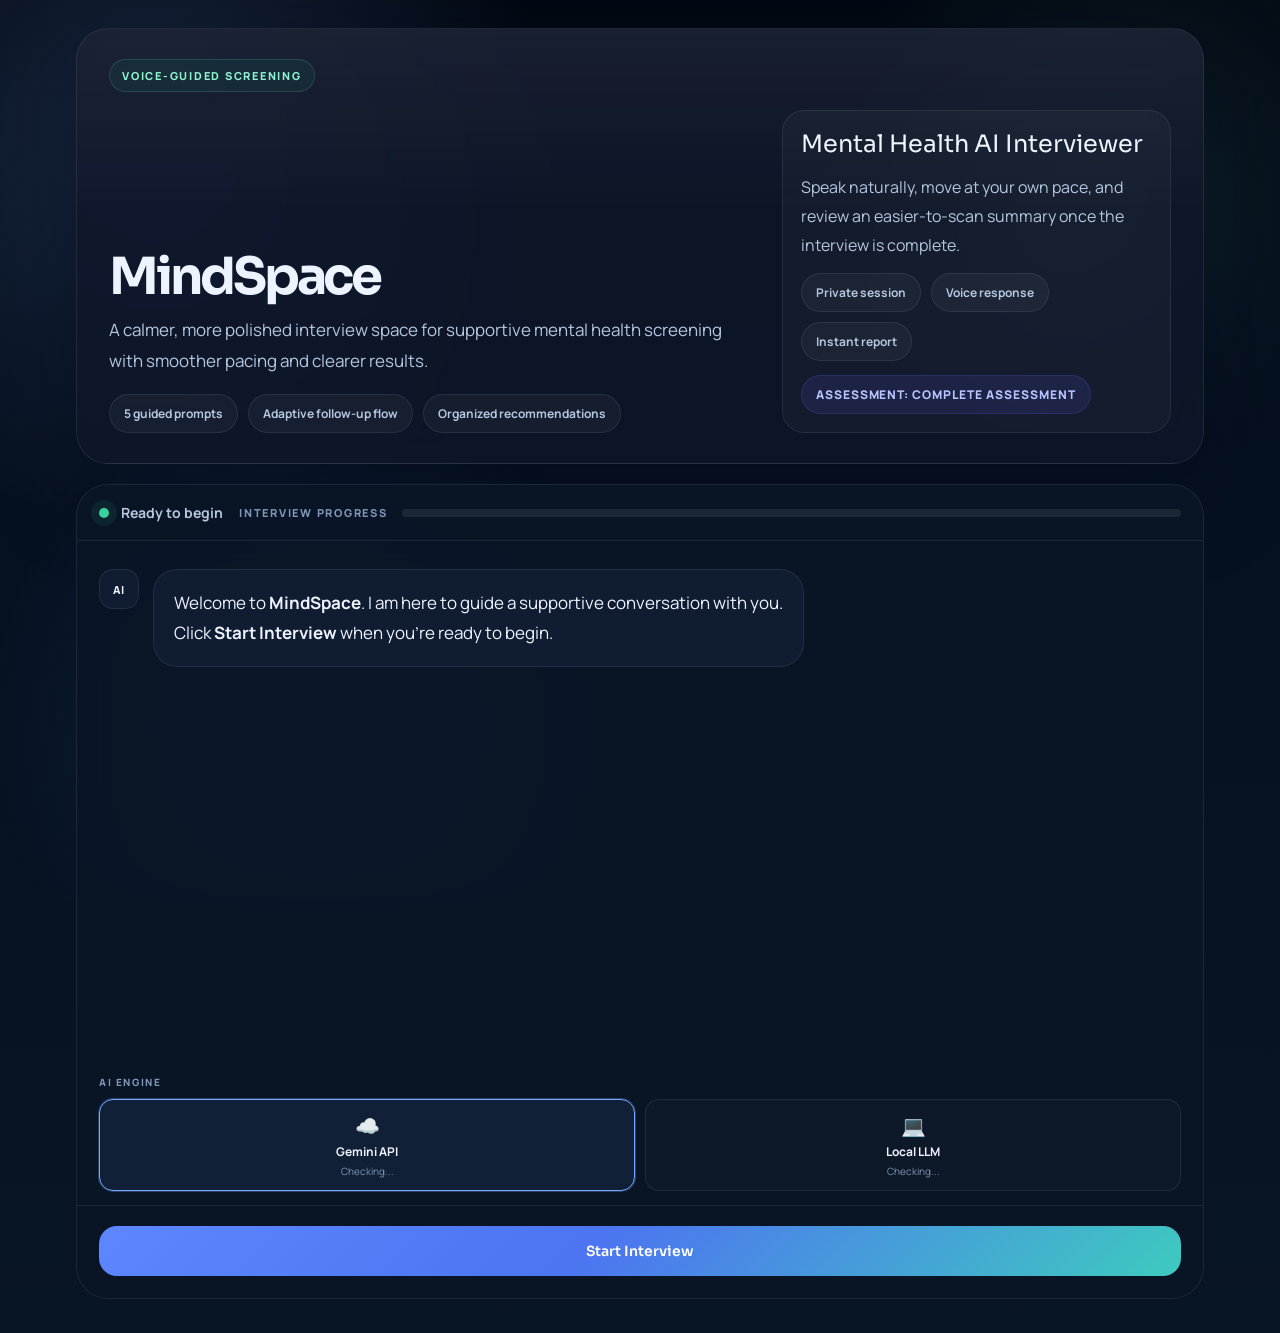
==== index.html @ 8615b703 "Initial commit" ====
﻿<!DOCTYPE html>
<html lang="en">
<head>
    <meta charset="UTF-8">
    <meta name="viewport" content="width=device-width, initial-scale=1.0">
    <title>MindSpace - Mental Health AI Interviewer</title>
    <link rel="preconnect" href="https://fonts.googleapis.com">
    <link rel="preconnect" href="https://fonts.gstatic.com" crossorigin>
    <link href="https://fonts.googleapis.com/css2?family=Manrope:wght@400;500;600;700;800&family=Sora:wght@500;600;700&display=swap" rel="stylesheet">
    <style>
        :root {
            --primary: #74a8ff;
            --primary-strong: #4d74f1;
            --accent: #68e0d5;
            --success: #37d39e;
            --warning: #f3ba64;
            --danger: #ff6f7a;
            --bg-dark: #030a14;
            --bg-card: rgba(10, 22, 38, 0.9);
            --bg-surface: rgba(17, 31, 51, 0.9);
            --bg-light: rgba(255,255,255,0.08);
            --text-primary: #edf4ff;
            --text-secondary: #b5c7df;
            --text-dim: #7f97b7;
            --line: rgba(255,255,255,0.08);
            --radius-md: 18px;
            --radius-lg: 24px;
            --radius-xl: 32px;
        }
        * { box-sizing: border-box; margin: 0; padding: 0; }
        body {
            min-height: 100vh;
            font-family: 'Manrope', sans-serif;
            color: var(--text-primary);
            background:
                radial-gradient(circle at 12% 10%, rgba(116,168,255,0.18), transparent 24%),
                radial-gradient(circle at 88% 12%, rgba(104,224,213,0.08), transparent 18%),
                linear-gradient(180deg, #020812 0%, #061120 36%, #081524 100%);
            overflow-x: hidden;
            -webkit-font-smoothing: antialiased;
        }
        .bg-animation {
            position: fixed; inset: 0; z-index: -1;
            background:
                radial-gradient(circle at 25% 80%, rgba(77,116,241,0.16), transparent 28%),
                radial-gradient(circle at 82% 25%, rgba(104,224,213,0.08), transparent 18%);
        }
        .page-shell { max-width: 1160px; margin: 0 auto; padding: 28px 16px 34px; }
        .app-header, .chat-header, .chat-container, .controls, .loading-bar, .transcription-box, .results-card, .modal {
            background: var(--bg-card);
            border: 1px solid var(--line);
            backdrop-filter: blur(22px);
        }
        .app-header {
            margin-bottom: 20px; padding: 30px 32px; border-radius: var(--radius-xl);
            background: linear-gradient(180deg, rgba(255,255,255,0.05), transparent 42%), rgba(15,23,42,0.82);
            box-shadow: 0 30px 90px rgba(1,10,22,0.42);
        }
        .hero-eyebrow, .results-kicker, .progress-label {
            font-size: 11px; font-weight: 800; letter-spacing: 0.16em; text-transform: uppercase;
        }
        .hero-eyebrow {
            display: inline-flex; padding: 8px 12px; border-radius: 999px; margin-bottom: 18px;
            color: #8ff3cf; border: 1px solid rgba(143,243,207,0.14); background: rgba(16,185,129,0.08);
        }
        .hero-grid { display: grid; grid-template-columns: minmax(0,1.25fr) minmax(260px,.75fr); gap: 24px; align-items: end; }
        .hero-copy h1 { font-family: 'Sora', sans-serif; font-size: clamp(2.6rem,4vw,4.3rem); line-height: .96; letter-spacing: -.06em; margin-bottom: 14px; }
        .tagline, .hero-side p, .results-subtitle, .results-info, .rec-summary, .disclaimer, .modal p, .transcript-text, .processing-text, .bar-text, .status-text, .score-caption, .support-note { color: var(--text-secondary); }
        .tagline, .hero-side p, .results-subtitle, .rec-summary, .support-note { line-height: 1.8; }
        .tagline { font-size: 17px; max-width: 620px; }
        .hero-chips, .session-meta, .severity-badges { display: flex; flex-wrap: wrap; gap: 10px; }
        .hero-chips { margin-top: 18px; }
        .hero-chips span, .session-meta span, .severity-badge {
            padding: 10px 14px; border-radius: 999px; background: rgba(255,255,255,0.04); border: 1px solid var(--line); color: var(--text-secondary); font-size: 12px; font-weight: 700;
        }
        .hero-side { display: grid; gap: 14px; padding: 18px; border-radius: 22px; background: rgba(255,255,255,0.03); border: 1px solid var(--line); }
        .hero-side-title, .results-title, .rec-header h4, .modal h3 { font-family: 'Sora', sans-serif; }
        .hero-side-title { font-size: 24px; }
        .assessment-pill, .llm-badge {
            width: fit-content; padding: 10px 14px; border-radius: 999px; font-size: 12px; font-weight: 800; letter-spacing: .08em; text-transform: uppercase;
        }
        .assessment-pill { background: rgba(99,102,241,0.12); border: 1px solid rgba(99,102,241,0.18); color: #b8c5ff; }
        .chat-header { display: flex; align-items: center; justify-content: space-between; gap: 16px; padding: 18px 22px; border-radius: var(--radius-xl) var(--radius-xl) 0 0; }
        .chat-header .left { display: flex; align-items: center; gap: 12px; }
        .status-dot { width: 10px; height: 10px; border-radius: 50%; background: var(--success); box-shadow: 0 0 0 8px rgba(55,211,158,0.08); animation: dotPulse 2s ease-in-out infinite; }
        @keyframes dotPulse { 0%,100% { opacity: 1; } 50% { opacity: .55; } }
        .status-text { font-size: 14px; font-weight: 700; }
        .progress-inline { display: flex; align-items: center; flex: 1; min-width: 180px; }
        .progress-label { color: var(--text-dim); margin-right: 14px; white-space: nowrap; }
        .progress-bar { flex: 1; height: 8px; background: var(--bg-light); border-radius: 999px; overflow: hidden; }
        .progress-fill { height: 100%; width: 0; border-radius: inherit; background: linear-gradient(90deg, var(--primary), var(--accent)); transition: width .5s cubic-bezier(.16,1,.3,1); }
        .chat-container { min-height: 520px; max-height: 560px; overflow-y: auto; padding: 28px 22px 10px; border-top: none; border-bottom: none; }
        .chat-container::-webkit-scrollbar { width: 7px; }
        .chat-container::-webkit-scrollbar-thumb { background: rgba(255,255,255,.12); border-radius: 999px; }
        .message { display: flex; gap: 14px; margin-bottom: 18px; animation: msgIn .35s ease; }
        .message.user { flex-direction: row-reverse; }
        @keyframes msgIn { from { opacity: 0; transform: translateY(6px); } to { opacity: 1; transform: translateY(0); } }
        .avatar { width: 40px; height: 40px; border-radius: 14px; display: flex; align-items: center; justify-content: center; font-size: 11px; font-weight: 800; letter-spacing: .08em; text-transform: uppercase; flex-shrink: 0; background: var(--bg-surface); border: 1px solid var(--line); }
        .message-bubble, .typing-indicator, .processing-bubble { border-radius: 24px; border: 1px solid var(--line); }
        .message-bubble { max-width: 80%; padding: 18px 20px; font-size: 17px; line-height: 1.75; }
        .message.ai .message-bubble { background: var(--bg-surface); }
        .message.user .message-bubble { background: linear-gradient(135deg, var(--primary-strong), #5e86ff); color: white; }
        .typing-indicator, .processing-bubble { display: flex; align-items: center; gap: 10px; padding: 16px 18px; background: var(--bg-surface); }
        .typing-indicator span { width: 6px; height: 6px; border-radius: 50%; background: var(--text-dim); animation: typingDot 1.2s ease-in-out infinite; }
        .typing-indicator span:nth-child(2) { animation-delay: .2s; } .typing-indicator span:nth-child(3) { animation-delay: .4s; }
        @keyframes typingDot { 0%,60%,100% { transform: translateY(0); opacity: .35; } 30% { transform: translateY(-5px); opacity: 1; } }
        .loading-bar, .transcription-box { display: none; align-items: center; gap: 10px; padding: 12px 22px; border-top: none; border-bottom: none; }
        .loading-bar.active, .transcription-box.active { display: flex; }
        .bar-track { flex: 1; height: 4px; background: var(--bg-light); border-radius: 999px; overflow: hidden; }
        .bar-fill { width: 35%; height: 100%; background: linear-gradient(90deg, var(--primary), var(--accent)); animation: loadSlide 1.4s ease-in-out infinite; }
        @keyframes loadSlide { 0% { transform: translateX(-100%); } 100% { transform: translateX(360%); } }
        .pulse-dot { width: 10px; height: 10px; border-radius: 50%; background: var(--danger); box-shadow: 0 0 0 8px rgba(255,111,122,.08); animation: pulseDot 1.1s ease-in-out infinite; }
        @keyframes pulseDot { 0%,100% { opacity: 1; } 50% { opacity: .35; } }
        .mini-spinner, .rl-spinner { border-radius: 50%; animation: spin .82s linear infinite; }
        .mini-spinner { width: 16px; height: 16px; border: 2px solid rgba(116,168,255,.2); border-top-color: var(--primary); flex-shrink: 0; }
        @keyframes spin { to { transform: rotate(360deg); } }
        .controls { padding: 20px 22px 22px; border-radius: 0 0 var(--radius-xl) var(--radius-xl); }
        .btn-row, .modal-btns { display: flex; gap: 12px; align-items: center; }
        .btn { flex: 1; padding: 16px 18px; border: none; border-radius: 18px; font-size: 14px; font-weight: 600; cursor: pointer; display: flex; align-items: center; justify-content: center; gap: 8px; transition: all .25s cubic-bezier(.16,1,.3,1); font-family: 'Sora', sans-serif; }
        .btn-start, .btn-new-session { background: linear-gradient(135deg, #5d86ff 0%, #4d74f1 45%, #3ecabf 100%); color: white; }
        .btn-start:hover:not(:disabled), .btn-new-session:hover { transform: translateY(-2px); box-shadow: 0 18px 40px rgba(77,116,241,.28); }
        .btn-record, .btn-cancel { background: var(--bg-surface); color: var(--text-primary); border: 1px solid var(--line); }
        .btn-record:hover:not(:disabled), .btn-cancel:hover { border-color: var(--primary); background: rgba(116,168,255,.08); }
        .btn-stop, .btn-confirm-exit { background: var(--danger); color: white; }
        .btn-stop.recording { animation: recordPulse 1.5s ease-in-out infinite; }
        @keyframes recordPulse { 0%,100% { box-shadow: 0 0 0 0 rgba(255,111,122,.36); } 50% { box-shadow: 0 0 0 12px rgba(255,111,122,0); } }
        .btn-exit { background: transparent; color: var(--text-dim); border: 1px solid var(--line); width: auto; flex: 0; }
        .btn-exit:hover { border-color: var(--danger); color: var(--danger); }
        .btn:disabled { opacity: .45; cursor: not-allowed; pointer-events: none; }
        .modal-overlay, .results-overlay { position: fixed; inset: 0; opacity: 0; visibility: hidden; transition: all .35s ease; }
        .modal-overlay { background: rgba(2,6,23,.85); backdrop-filter: blur(12px); z-index: 100; display: flex; align-items: center; justify-content: center; padding: 20px; }
        .modal-overlay.active, .results-overlay.active { opacity: 1; visibility: visible; }
        .modal { border-radius: var(--radius-lg); padding: 32px; max-width: 420px; width: 100%; text-align: center; }
        .modal h3 { font-size: 24px; margin-bottom: 10px; }
        .modal p { font-size: 14px; margin-bottom: 22px; }
        .results-overlay { background: rgba(2,6,23,.92); backdrop-filter: blur(14px); z-index: 200; display: flex; align-items: flex-start; justify-content: center; overflow-y: auto; padding: 36px 20px; }
        .results-card { border-radius: var(--radius-xl); padding: 32px; max-width: 980px; width: 100%; margin: auto; }
        .results-loading { display: none; text-align: center; padding: 60px 20px; }
        .results-loading.active { display: block; }
        .rl-spinner { width: 44px; height: 44px; border: 3px solid rgba(116,168,255,.15); border-top-color: var(--primary); margin: 0 auto 14px; }
        .results-kicker { display: inline-flex; margin-bottom: 10px; padding: 8px 12px; border-radius: 999px; color: #8ff3cf; border: 1px solid rgba(143,243,207,.14); background: rgba(16,185,129,.08); }
        .results-title { font-size: clamp(2rem,3vw,3rem); letter-spacing: -.06em; margin-bottom: 8px; }
        .results-subtitle { font-size: 15px; margin-bottom: 18px; }
        .results-info { font-size: 13px; font-weight: 700; margin-bottom: 18px; }
        .demo-warning { display: none; text-align: center; padding: 10px 12px; margin-bottom: 14px; background: rgba(243,186,100,.08); border-radius: 12px; border: 1px solid rgba(243,186,100,.16); font-size: 12px; color: var(--warning); font-weight: 700; }
        .score-row { display: grid; grid-template-columns: repeat(auto-fit, minmax(180px,1fr)); gap: 16px; margin: 20px 0 18px; }
        .score-item { padding: 18px; border-radius: 22px; border: 1px solid var(--line); background: rgba(255,255,255,.03); }
        .score-circle { width: 92px; height: 92px; border-radius: 50%; display: flex; align-items: center; justify-content: center; background: conic-gradient(var(--primary) calc(var(--score-percent, 0) * 1%), rgba(255,255,255,.08) 0); position: relative; margin-bottom: 12px; }
        .score-circle::before { content: ''; position: absolute; inset: 8px; border-radius: 50%; background: var(--bg-card); }
        .score-value { position: relative; font-size: 22px; font-weight: 700; z-index: 1; }
        .score-type { font-size: 12px; font-weight: 800; color: var(--text-secondary); text-transform: uppercase; letter-spacing: .14em; }
        .score-caption { margin-top: 10px; font-size: 13px; }
        .severity-minimal { background: rgba(55,211,158,.12); color: var(--success); }
        .severity-mild { background: rgba(243,186,100,.12); color: var(--warning); }
        .severity-moderate { background: rgba(249,115,22,.12); color: #f97316; }
        .severity-severe { background: rgba(255,111,122,.12); color: var(--danger); }
        .recommendation-section { display: grid; grid-template-columns: minmax(0,1fr) minmax(260px,320px); gap: 18px; margin-top: 8px; }
        .rec-main, .rec-side { padding: 20px; border-radius: 22px; border: 1px solid var(--line); background: rgba(255,255,255,.03); }
        .rec-header { display: flex; align-items: center; justify-content: space-between; gap: 10px; margin-bottom: 12px; }
        .rec-header h4 { font-size: 22px; font-weight: 600; }
        .llm-badge { display: none; background: rgba(99,102,241,.12); color: #b8c5ff; }
        .rec-summary { font-size: 15px; margin-bottom: 14px; }
        .accordion-item { border-radius: 18px; border: 1px solid var(--line); background: rgba(2,6,23,.22); overflow: hidden; margin-top: 12px; }
        .accordion-trigger { width: 100%; padding: 16px 18px; background: transparent; border: none; display: flex; justify-content: space-between; align-items: center; color: var(--text-primary); font-size: 14px; font-weight: 800; cursor: pointer; font-family: inherit; }
        .accordion-panel { display: grid; grid-template-rows: 0fr; transition: grid-template-rows .28s ease; }
        .accordion-panel.open { grid-template-rows: 1fr; }
        .accordion-panel-inner { overflow: hidden; }
        .recommendation-list, .resources-list { list-style: none; padding: 0 18px 18px; margin: 0; }
        .recommendation-list li, .resources-list li { padding: 12px 14px; margin-top: 10px; background: var(--bg-surface); border-radius: 12px; font-size: 13px; color: var(--text-secondary); border-left: 3px solid var(--primary); line-height: 1.65; animation: itemFade .4s ease forwards; opacity: 0; }
        .resources-list li { border-left-color: var(--accent); }
        @keyframes itemFade { to { opacity: 1; } }
        .encouragement { font-size: 15px; line-height: 1.8; color: var(--text-primary); margin-bottom: 12px; }
        .support-note { margin-top: 14px; padding: 14px 16px; border-radius: 16px; background: rgba(255,255,255,.03); border: 1px solid var(--line); font-size: 13px; }
        .disclaimer { font-size: 12px; margin-top: 18px; line-height: 1.7; }
        .btn-new-session { width: 100%; margin-top: 18px; }
        @media (max-width: 900px) { .hero-grid, .recommendation-section { grid-template-columns: 1fr; } }
        /* ── LLM Selector ── */
        .llm-selector { padding: 14px 22px; background: var(--bg-card); border: 1px solid var(--line); border-top: none; border-bottom: none; backdrop-filter: blur(22px); }
        .llm-selector-title { font-size: 10px; font-weight: 800; text-transform: uppercase; letter-spacing: 0.16em; color: var(--text-dim); margin-bottom: 10px; }
        .llm-options { display: flex; gap: 10px; }
        .llm-option { flex: 1; position: relative; }
        .llm-option input[type="radio"] { position: absolute; opacity: 0; width: 0; height: 0; }
        .llm-option-card { display: flex; flex-direction: column; align-items: center; gap: 4px; padding: 12px 10px; border-radius: 14px; border: 1px solid var(--line); background: rgba(255,255,255,0.02); cursor: pointer; transition: all 0.22s ease; text-align: center; }
        .llm-option input[type="radio"]:checked + .llm-option-card { border-color: var(--primary); background: rgba(116,168,255,0.08); box-shadow: 0 0 0 1px rgba(116,168,255,0.3); }
        .llm-option-card:hover:not(.disabled) { border-color: var(--text-dim); background: rgba(255,255,255,0.04); }
        .llm-option-card.disabled { opacity: 0.3; cursor: not-allowed; pointer-events: none; }
        .llm-option-icon { font-size: 20px; }
        .llm-option-label { font-size: 12px; font-weight: 700; color: var(--text-primary); }
        .llm-option-desc { font-size: 10px; color: var(--text-dim); line-height: 1.4; }
        @media (max-width: 700px) {
            .page-shell { padding: 16px 10px 24px; }
            .app-header, .results-card { padding: 22px 18px; }
            .chat-header, .progress-inline, .btn-row, .modal-btns { flex-direction: column; align-items: stretch; }
            .progress-label { margin: 0 0 8px; }
            .chat-container { min-height: 430px; max-height: 500px; padding: 22px 16px 8px; }
            .message-bubble { max-width: 100%; font-size: 15px; }
        }
    </style>
</head>
<body>
<div class="bg-animation"></div>
<div class="page-shell">
    <div class="app-header">
        <div class="hero-eyebrow">Voice-guided screening</div>
        <div class="hero-grid">
            <div class="hero-copy">
                <h1>MindSpace</h1>
                <p class="tagline">A calmer, more polished interview space for supportive mental health screening with smoother pacing and clearer results.</p>
                <div class="hero-chips">
                    <span>5 guided prompts</span>
                    <span>Adaptive follow-up flow</span>
                    <span>Organized recommendations</span>
                </div>
            </div>
            <div class="hero-side">
                <div class="hero-side-title">Mental Health AI Interviewer</div>
                <p>Speak naturally, move at your own pace, and review an easier-to-scan summary once the interview is complete.</p>
                <div class="session-meta">
                    <span>Private session</span>
                    <span>Voice response</span>
                    <span>Instant report</span>
                </div>
                <div class="assessment-pill" id="assessmentBadge">Assessment: waiting to start</div>
            </div>
        </div>
    </div>
    <div class="chat-wrapper">
        <div class="chat-header">
            <div class="left">
                <div class="status-dot"></div>
                <span class="status-text" id="statusText">Ready to begin</span>
            </div>
            <div class="progress-inline">
                <span class="progress-label">Interview progress</span>
                <div class="progress-bar"><div class="progress-fill" id="progressFill"></div></div>
            </div>
        </div>
        <div class="chat-container" id="chatContainer">
            <div class="message ai">
                <div class="avatar">AI</div>
                <div class="message-bubble">
                    Welcome to <strong>MindSpace</strong>. I am here to guide a supportive conversation with you.<br>
                    Click <strong>Start Interview</strong> when you're ready to begin.
                </div>
            </div>
        </div>
        <div class="loading-bar" id="loadingBar">
            <div class="bar-track"><div class="bar-fill"></div></div>
            <span class="bar-text" id="loadingBarText">Generating question...</span>
        </div>
        <div class="transcription-box" id="transcriptionBox">
            <div class="pulse-dot"></div>
            <span class="transcript-text" id="transcriptionText">Listening...</span>
        </div>
        <!-- LLM Engine Selector — hidden once interview starts -->
        <div class="llm-selector" id="llmSelector">
            <div class="llm-selector-title">AI Engine</div>
            <div class="llm-options">
                <label class="llm-option">
                    <input type="radio" name="llm_mode" value="gemini" id="llmGemini" checked>
                    <div class="llm-option-card" id="llmGeminiCard">
                        <span class="llm-option-icon">☁️</span>
                        <span class="llm-option-label">Gemini API</span>
                        <span class="llm-option-desc" id="llmGeminiDesc">Checking...</span>
                    </div>
                </label>
                <label class="llm-option">
                    <input type="radio" name="llm_mode" value="local" id="llmLocal">
                    <div class="llm-option-card" id="llmLocalCard">
                        <span class="llm-option-icon">💻</span>
                        <span class="llm-option-label">Local LLM</span>
                        <span class="llm-option-desc" id="llmLocalDesc">Checking...</span>
                    </div>
                </label>
            </div>
        </div>
        <div class="controls">
            <div class="btn-row">
                <button class="btn btn-start" id="startBtn" onclick="startInterview()">Start Interview</button>
                <button class="btn btn-record" id="recordBtn" onclick="startRecording()" disabled style="display:none;">Record Answer</button>
                <button class="btn btn-stop" id="stopBtn" onclick="stopRecording()" disabled style="display:none;">Stop and Send</button>
                <button class="btn btn-exit" id="exitBtn" onclick="exitSession()" style="display:none;">Exit</button>
            </div>
        </div>
    </div>
</div>
<div class="modal-overlay" id="exitModalOverlay">
    <div class="modal">
        <h3>End session?</h3>
        <p>Your current progress will be cleared and a fresh interview will begin.</p>
        <div class="modal-btns">
            <button class="btn btn-cancel" onclick="cancelExit()">Cancel</button>
            <button class="btn btn-confirm-exit" onclick="confirmNewSession()">Start New Session</button>
        </div>
    </div>
</div>
<div class="results-overlay" id="resultsOverlay">
    <div class="results-card">
        <div class="results-loading" id="resultsLoading">
            <div class="rl-spinner"></div>
            <p style="color:var(--text-secondary);font-size:13px;">Analyzing your responses...</p>
        </div>
        <div id="resultsContent">
            <div class="results-kicker">Assessment Results</div>
            <h3 class="results-title">Your session summary</h3>
            <p class="results-subtitle">A cleaner view of your screening snapshot with more organized next steps.</p>
            <p class="results-info" id="resultsInfo"></p>
            <div class="demo-warning" id="demoWarning">Demo mode is active. These scores are illustrative only.</div>
            <div class="score-row" id="scoreRow"></div>
            <div class="severity-badges" id="severityBadges"></div>
            <div class="recommendation-section" id="recommendationSection" style="display:none">
                <div class="rec-main">
                    <div class="rec-header">
                        <h4>Personalized Recommendations</h4>
                        <span class="llm-badge" id="llmBadge">AI Generated</span>
                    </div>
                    <p class="rec-summary" id="recommendationSummary"></p>
                    <div class="accordion-item">
                        <button class="accordion-trigger" type="button" data-target="recommendationPanel" aria-expanded="true"><span>Suggested actions</span><span>+</span></button>
                        <div class="accordion-panel open" id="recommendationPanel"><div class="accordion-panel-inner"><ul class="recommendation-list" id="recommendationList"></ul></div></div>
                    </div>
                    <div class="accordion-item">
                        <button class="accordion-trigger" type="button" data-target="resourcesPanel" aria-expanded="false"><span>Helpful resources</span><span>+</span></button>
                        <div class="accordion-panel" id="resourcesPanel"><div class="accordion-panel-inner"><ul class="resources-list" id="resourcesList"></ul></div></div>
                    </div>
                </div>
                <div class="rec-side">
                    <p class="encouragement" id="encouragementText"></p>
                    <div class="support-note">This screening does not replace professional care. If distress feels intense or unsafe, please reach out to a licensed professional or local emergency support.</div>
                </div>
            </div>
            <p class="disclaimer">This screening tool is not a clinical diagnosis. If you are in crisis, please contact a mental health professional or call a helpline immediately.</p>
            <button class="btn btn-new-session" onclick="confirmNewSession()">Start New Session</button>
        </div>
    </div>
</div>
<script>
let mediaRecorder;
let audioChunks = [];
let recognition;
let interviewStarted = false;
let totalQuestions = 5;
let currentQuestion = 0;
let liveTranscript = '';
let llmAvailable = false;
let localLlmAvailable = false;
const chatContainer = document.getElementById('chatContainer');
const startBtn = document.getElementById('startBtn');
const recordBtn = document.getElementById('recordBtn');
const stopBtn = document.getElementById('stopBtn');
const exitBtn = document.getElementById('exitBtn');
const transcriptionBox = document.getElementById('transcriptionBox');
const transcriptionText = document.getElementById('transcriptionText');
const progressFill = document.getElementById('progressFill');
const statusText = document.getElementById('statusText');
const resultsOverlay = document.getElementById('resultsOverlay');
const assessmentBadge = document.getElementById('assessmentBadge');
const SpeechRecognition = window.SpeechRecognition || window.webkitSpeechRecognition;
function formatAssessmentLabel(value) {
    const labels = { depression: 'Depression', anxiety: 'Anxiety', stress: 'Stress', all: 'Complete assessment' };
    return labels[value] || 'Complete assessment';
}
function updateProgress() { progressFill.style.width = `${(currentQuestion / totalQuestions) * 100}%`; }
function updateStatus(text) { statusText.textContent = text; }
function updateAssessmentBadge(value) { assessmentBadge.textContent = `Assessment: ${formatAssessmentLabel(value)}`; }
function addMessage(text, isAI = true) {
    const d = document.createElement('div');
    d.className = `message ${isAI ? 'ai' : 'user'}`;
    d.innerHTML = `<div class="avatar">${isAI ? 'AI' : 'You'}</div><div class="message-bubble">${text}</div>`;
    chatContainer.appendChild(d);
    chatContainer.scrollTop = chatContainer.scrollHeight;
    if (isAI && 'speechSynthesis' in window) {
        speechSynthesis.cancel();
        const u = new SpeechSynthesisUtterance(text.replace(/<[^>]*>/g, ''));
        u.rate = 0.95; u.pitch = 1; speechSynthesis.speak(u);
    }
}
function showLoadingBar(text) { document.getElementById('loadingBarText').textContent = text; document.getElementById('loadingBar').classList.add('active'); }
function hideLoadingBar() { document.getElementById('loadingBar').classList.remove('active'); }
function showTyping() {
    const d = document.createElement('div');
    d.className = 'message ai'; d.id = 'typingIndicator';
    d.innerHTML = '<div class="avatar">AI</div><div class="typing-indicator"><span></span><span></span><span></span></div>';
    chatContainer.appendChild(d); chatContainer.scrollTop = chatContainer.scrollHeight;
}
function hideTyping() { const t = document.getElementById('typingIndicator'); if (t) t.remove(); }
function showProcessingBubble(text) {
    const d = document.createElement('div');
    d.className = 'message ai'; d.id = 'processingBubble';
    d.innerHTML = `<div class="avatar">AI</div><div class="processing-bubble"><div class="mini-spinner"></div><span class="processing-text">${text}</span></div>`;
    chatContainer.appendChild(d); chatContainer.scrollTop = chatContainer.scrollHeight;
}
function hideProcessingBubble() { const e = document.getElementById('processingBubble'); if (e) e.remove(); }
function setAccordionState(panelId, expanded) {
    const trigger = document.querySelector(`.accordion-trigger[data-target="${panelId}"]`);
    const panel = document.getElementById(panelId);
    if (!trigger || !panel) return;
    trigger.setAttribute('aria-expanded', expanded ? 'true' : 'false');
    panel.classList.toggle('open', expanded);
}
function initializeAccordions() {
    document.querySelectorAll('.accordion-trigger').forEach(trigger => {
        trigger.addEventListener('click', () => {
            const target = trigger.dataset.target;
            const expanded = trigger.getAttribute('aria-expanded') === 'true';
            setAccordionState(target, !expanded);
        });
    });
}
function showBtn(btn) { btn.style.display = 'flex'; btn.disabled = false; }
function hideBtn(btn) { btn.style.display = 'none'; btn.disabled = true; }
async function checkLLMStatus() {
    // Check Gemini
    try {
        const r = await fetch('/llm_status');
        const d = await r.json();
        llmAvailable = d.llm_available;
        const geminiDesc = document.getElementById('llmGeminiDesc');
        const geminiCard = document.getElementById('llmGeminiCard');
        if (llmAvailable) {
            geminiDesc.textContent = 'Cloud (ready)';
        } else {
            geminiDesc.textContent = 'API key not set';
            geminiCard.classList.add('disabled');
            document.getElementById('llmGemini').disabled = true;
        }
    } catch (e) { console.error(e); }
    // Check Local LLM
    try {
        const r = await fetch('/local_llm_status');
        const d = await r.json();
        localLlmAvailable = d.local_llm_available;
        const localDesc = document.getElementById('llmLocalDesc');
        const localCard = document.getElementById('llmLocalCard');
        if (localLlmAvailable) {
            localDesc.textContent = 'On-device (ready)';
        } else {
            localDesc.textContent = 'Not downloaded';
            localCard.classList.add('disabled');
            document.getElementById('llmLocal').disabled = true;
        }
    } catch (e) { console.error(e); }
    // Auto-select the available one
    if (!llmAvailable && localLlmAvailable) {
        document.getElementById('llmLocal').checked = true;
    }
}
async function startInterview() {
    try {
        const selectedMode = document.querySelector('input[name="llm_mode"]:checked');
        const llmMode = selectedMode ? selectedMode.value : 'gemini';
        startBtn.disabled = true;
        startBtn.innerHTML = '<span class="mini-spinner"></span> Starting...';
        showLoadingBar('Personalizing your interview...');
        // Hide selector once interview begins
        document.getElementById('llmSelector').style.display = 'none';
        const r = await fetch(`/start?llm_mode=${llmMode}`);
        const data = await r.json();
        hideLoadingBar();
        totalQuestions = data.total_questions || 5;
        currentQuestion = 1;
        interviewStarted = true;
        updateProgress();
        updateStatus(`Question ${currentQuestion} of ${totalQuestions}`);
        updateAssessmentBadge(data.assessment_type || 'all');
        showTyping();
        await new Promise(resolve => setTimeout(resolve, 700));
        hideTyping();
        addMessage(`Assessment selected: <strong>${formatAssessmentLabel(data.assessment_type || 'all')}</strong>. Let us begin.`, true);
        await new Promise(resolve => setTimeout(resolve, 350));
        addMessage(data.question, true);
        hideBtn(startBtn); showBtn(recordBtn); exitBtn.style.display = 'flex';
    } catch (e) {
        console.error(e); hideLoadingBar(); startBtn.disabled = false; startBtn.innerHTML = 'Start Interview';
        document.getElementById('llmSelector').style.display = '';
        addMessage('Error starting interview. Please refresh the page.', true);
    }
}
async function startRecording() {
    try {
        const stream = await navigator.mediaDevices.getUserMedia({ audio: true });
        mediaRecorder = new MediaRecorder(stream);
        audioChunks = [];
        mediaRecorder.ondataavailable = e => audioChunks.push(e.data);
        mediaRecorder.onstop = async () => {
            const blob = new Blob(audioChunks, { type: 'audio/webm' });
            stream.getTracks().forEach(t => t.stop());
            await sendResponse(blob);
        };
        mediaRecorder.start();
        if (SpeechRecognition) {
            recognition = new SpeechRecognition();
            recognition.continuous = true;
            recognition.interimResults = true;
            recognition.lang = 'en-US';
            recognition.onresult = e => {
                let interim = ''; let final = '';
                for (let i = e.resultIndex; i < e.results.length; i++) {
                    const t = e.results[i][0].transcript;
                    e.results[i].isFinal ? final += t : interim += t;
                }
                liveTranscript = final || interim;
                transcriptionText.textContent = liveTranscript || 'Listening...';
            };
            recognition.onerror = () => {};
            recognition.start();
        }
        transcriptionBox.classList.add('active');
        transcriptionText.textContent = 'Listening...';
        liveTranscript = '';
        hideBtn(recordBtn); showBtn(stopBtn); stopBtn.classList.add('recording'); updateStatus('Recording...');
    } catch (e) {
        console.error(e); addMessage('Unable to access microphone. Please allow permissions and try again.', true);
    }
}
function stopRecording() {
    if (recognition) recognition.stop();
    if (mediaRecorder && mediaRecorder.state === 'recording') mediaRecorder.stop();
    transcriptionBox.classList.remove('active');
    stopBtn.classList.remove('recording');
    hideBtn(stopBtn);
    updateStatus('Processing...');
}
async function sendResponse(blob) {
    const userMsg = liveTranscript || '(Audio response recorded)';
    const savedTranscript = liveTranscript;
    addMessage(userMsg, false);
    showProcessingBubble('Analyzing your response...');
    showLoadingBar('Processing audio...');
    const fd = new FormData();
    fd.append('audio', blob, 'response.webm');
    try {
        await fetch('/analyze_speech?force_demo=false', { method: 'POST', body: fd });
        hideProcessingBubble();
        await getNextQuestion(savedTranscript);
    } catch (e) {
        console.error(e); hideProcessingBubble(); hideLoadingBar(); addMessage('Error processing response. Please try again.', true); showBtn(recordBtn);
    }
}
async function getNextQuestion(transcript = '') {
    try {
        showLoadingBar('Preparing next question...');
        const r = await fetch('/next_question', { method: 'POST', headers: { 'Content-Type': 'application/json' }, body: JSON.stringify({ transcript }) });
        const data = await r.json();
        hideLoadingBar(); showTyping(); await new Promise(resolve => setTimeout(resolve, 700)); hideTyping();
        if (data.completed) {
            currentQuestion = totalQuestions; updateProgress(); addMessage('Thank you for sharing. I am preparing your report now.', true); updateStatus('Preparing your report...'); showLoadingBar('Generating recommendations...'); await new Promise(resolve => setTimeout(resolve, 1200)); await showResults();
        } else {
            currentQuestion = data.question_number; updateProgress(); updateStatus(`Question ${currentQuestion} of ${totalQuestions}`); addMessage(data.question, true); showBtn(recordBtn);
        }
    } catch (e) {
        console.error(e); hideLoadingBar(); addMessage('Error getting next question.', true); showBtn(recordBtn);
    }
}
async function showResults() {
    try {
        const rc = document.getElementById('resultsContent');
        const rl = document.getElementById('resultsLoading');
        rc.style.display = 'none'; rl.classList.add('active'); resultsOverlay.classList.add('active');
        const r = await fetch('/results');
        const data = await r.json();
        hideLoadingBar();
        const scoreRow = document.getElementById('scoreRow');
        scoreRow.innerHTML = '';
        const scores = data.scores || {};
        for (const [key, val] of Object.entries(scores)) {
            const maxVal = key === 'stress' ? 1 : 24;
            const pct = Math.min((val / maxVal) * 100, 100);
            const display = key === 'stress' ? (val * 100).toFixed(0) + '%' : val.toFixed(1);
            const item = document.createElement('div');
            item.className = 'score-item';
            item.innerHTML = `<div class="score-circle" style="--score-percent:${pct}"><span class="score-value">${display}</span></div><div class="score-type">${key}</div><p class="score-caption">Current screening snapshot for ${key} based on your recorded responses.</p>`;
            scoreRow.appendChild(item);
        }
        const badgesEl = document.getElementById('severityBadges');
        badgesEl.innerHTML = '';
        const labels = data.labels || {};
        for (const [key, lbl] of Object.entries(labels)) {
            const badge = document.createElement('span');
            const cssClass = lbl.includes('severe') ? 'severe' : lbl;
            badge.className = `severity-badge severity-${cssClass}`;
            badge.textContent = `${key}: ${lbl}`;
            badgesEl.appendChild(badge);
        }
        document.getElementById('resultsInfo').textContent = `Assessment: ${formatAssessmentLabel(data.assessment_type || 'all')}`;
        document.getElementById('demoWarning').style.display = data.demo_mode ? 'block' : 'none';
        if (data.recommendation) {
            const rec = data.recommendation;
            document.getElementById('recommendationSummary').textContent = rec.summary || '';
            const recList = document.getElementById('recommendationList');
            recList.innerHTML = '';
            (rec.recommendations || []).forEach(item => { const li = document.createElement('li'); li.textContent = item; recList.appendChild(li); });
            const resList = document.getElementById('resourcesList');
            resList.innerHTML = '';
            (rec.resources || []).forEach(item => { const li = document.createElement('li'); li.textContent = item; resList.appendChild(li); });
            document.getElementById('encouragementText').textContent = rec.encouragement || '';
            document.getElementById('llmBadge').style.display = rec.llm_generated ? 'inline-flex' : 'none';
            document.getElementById('recommendationSection').style.display = 'grid';
            setAccordionState('recommendationPanel', true);
            setAccordionState('resourcesPanel', false);
        }
        rl.classList.remove('active'); rc.style.display = 'block';
        document.querySelectorAll('.recommendation-list li, .resources-list li').forEach((li, i) => { li.style.animationDelay = `${i * 0.08}s`; });
    } catch (e) {
        console.error(e); hideLoadingBar(); const rl = document.getElementById('resultsLoading'); if (rl) rl.classList.remove('active'); const rc = document.getElementById('resultsContent'); if (rc) rc.style.display = 'block';
    }
}
function exitSession() { document.getElementById('exitModalOverlay').classList.add('active'); }
function cancelExit() { document.getElementById('exitModalOverlay').classList.remove('active'); }
async function confirmNewSession() {
    document.getElementById('exitModalOverlay').classList.remove('active');
    try { await fetch('/exit_session', { method: 'POST' }); } catch (e) {}
    if (mediaRecorder && mediaRecorder.state === 'recording') mediaRecorder.stop();
    if (recognition) recognition.stop();
    resetInterview();
}
function resetInterview() {
    resultsOverlay.classList.remove('active');
    document.getElementById('resultsContent').style.display = 'block';
    document.getElementById('resultsLoading').classList.remove('active');
    document.getElementById('demoWarning').style.display = 'none';
    document.getElementById('recommendationSection').style.display = 'none';
    hideLoadingBar();
    chatContainer.innerHTML = '<div class="message ai"><div class="avatar">AI</div><div class="message-bubble">Welcome back. Click <strong>Start Interview</strong> when you\'re ready.</div></div>';
    showBtn(startBtn); startBtn.innerHTML = 'Start Interview'; hideBtn(recordBtn); hideBtn(stopBtn); exitBtn.style.display = 'none';
    currentQuestion = 0; interviewStarted = false; updateProgress(); updateStatus('Ready to begin'); updateAssessmentBadge('all');
    // Re-show the LLM selector and re-check availability
    const sel = document.getElementById('llmSelector');
    if (sel) { sel.style.display = ''; }
    checkLLMStatus();
}
window.onload = () => {
    initializeAccordions(); updateAssessmentBadge('all');
    if (!navigator.mediaDevices || !navigator.mediaDevices.getUserMedia) {
        addMessage('Your browser does not support audio recording. Please use Chrome, Firefox, or Edge.', true);
        startBtn.disabled = true;
    }
    checkLLMStatus();
};
</script>
</body>
</html>
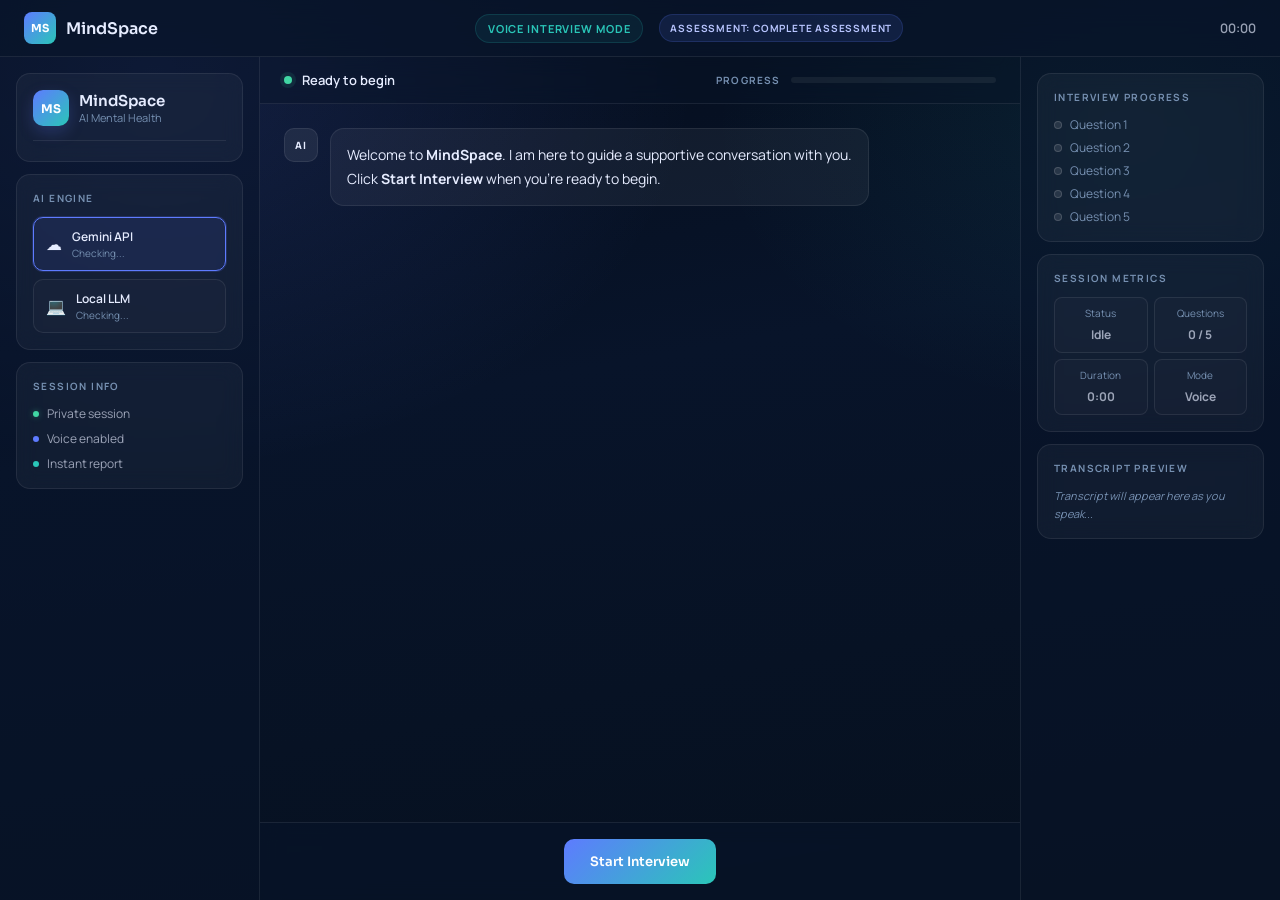
==== commit a62d2ecd: "fixed local llm inferencing" ====
--- a/index.html
+++ b/index.html
@@ -1,4 +1,4 @@
-﻿<!DOCTYPE html>
+<!DOCTYPE html>
 <html lang="en">
 <head>
     <meta charset="UTF-8">
@@ -8,233 +8,892 @@
     <link rel="preconnect" href="https://fonts.gstatic.com" crossorigin>
     <link href="https://fonts.googleapis.com/css2?family=Manrope:wght@400;500;600;700;800&family=Sora:wght@500;600;700&display=swap" rel="stylesheet">
     <style>
+        /* ── Design Tokens ───────────────────────────────────── */
         :root {
-            --primary: #74a8ff;
-            --primary-strong: #4d74f1;
-            --accent: #68e0d5;
-            --success: #37d39e;
+            --bg-main: #08142a;
+            --bg-panel: rgba(255,255,255,0.04);
+            --bg-panel-strong: rgba(255,255,255,0.07);
+            --border-soft: rgba(255,255,255,0.08);
+            --accent-blue: #5e7bff;
+            --accent-teal: #2ac6b8;
+            --text-main: #e6ecff;
+            --text-muted: rgba(230,236,255,0.65);
+            --text-dim: #7690b1;
+            --success: #41d6a4;
+            --danger: #ff6f7a;
             --warning: #f3ba64;
-            --danger: #ff6f7a;
-            --bg-dark: #030a14;
-            --bg-card: rgba(10, 22, 38, 0.9);
-            --bg-surface: rgba(17, 31, 51, 0.9);
-            --bg-light: rgba(255,255,255,0.08);
-            --text-primary: #edf4ff;
-            --text-secondary: #b5c7df;
-            --text-dim: #7f97b7;
-            --line: rgba(255,255,255,0.08);
-            --radius-md: 18px;
-            --radius-lg: 24px;
-            --radius-xl: 32px;
-        }
-        * { box-sizing: border-box; margin: 0; padding: 0; }
+        }
+
+        *, *::before, *::after { box-sizing: border-box; margin: 0; padding: 0; }
+
         body {
-            min-height: 100vh;
+            height: 100vh;
             font-family: 'Manrope', sans-serif;
-            color: var(--text-primary);
+            color: var(--text-main);
             background:
-                radial-gradient(circle at 12% 10%, rgba(116,168,255,0.18), transparent 24%),
-                radial-gradient(circle at 88% 12%, rgba(104,224,213,0.08), transparent 18%),
-                linear-gradient(180deg, #020812 0%, #061120 36%, #081524 100%);
-            overflow-x: hidden;
+                radial-gradient(ellipse at 12% 8%, rgba(94,123,255,0.16), transparent 34%),
+                radial-gradient(ellipse at 88% 14%, rgba(42,198,184,0.08), transparent 26%),
+                linear-gradient(170deg, #040c1a 0%, #08142a 42%, #06101e 100%);
+            overflow: hidden;
             -webkit-font-smoothing: antialiased;
         }
-        .bg-animation {
-            position: fixed; inset: 0; z-index: -1;
-            background:
-                radial-gradient(circle at 25% 80%, rgba(77,116,241,0.16), transparent 28%),
-                radial-gradient(circle at 82% 25%, rgba(104,224,213,0.08), transparent 18%);
-        }
-        .page-shell { max-width: 1160px; margin: 0 auto; padding: 28px 16px 34px; }
-        .app-header, .chat-header, .chat-container, .controls, .loading-bar, .transcription-box, .results-card, .modal {
-            background: var(--bg-card);
-            border: 1px solid var(--line);
-            backdrop-filter: blur(22px);
-        }
-        .app-header {
-            margin-bottom: 20px; padding: 30px 32px; border-radius: var(--radius-xl);
-            background: linear-gradient(180deg, rgba(255,255,255,0.05), transparent 42%), rgba(15,23,42,0.82);
-            box-shadow: 0 30px 90px rgba(1,10,22,0.42);
-        }
-        .hero-eyebrow, .results-kicker, .progress-label {
-            font-size: 11px; font-weight: 800; letter-spacing: 0.16em; text-transform: uppercase;
-        }
-        .hero-eyebrow {
-            display: inline-flex; padding: 8px 12px; border-radius: 999px; margin-bottom: 18px;
-            color: #8ff3cf; border: 1px solid rgba(143,243,207,0.14); background: rgba(16,185,129,0.08);
-        }
-        .hero-grid { display: grid; grid-template-columns: minmax(0,1.25fr) minmax(260px,.75fr); gap: 24px; align-items: end; }
-        .hero-copy h1 { font-family: 'Sora', sans-serif; font-size: clamp(2.6rem,4vw,4.3rem); line-height: .96; letter-spacing: -.06em; margin-bottom: 14px; }
-        .tagline, .hero-side p, .results-subtitle, .results-info, .rec-summary, .disclaimer, .modal p, .transcript-text, .processing-text, .bar-text, .status-text, .score-caption, .support-note { color: var(--text-secondary); }
-        .tagline, .hero-side p, .results-subtitle, .rec-summary, .support-note { line-height: 1.8; }
-        .tagline { font-size: 17px; max-width: 620px; }
-        .hero-chips, .session-meta, .severity-badges { display: flex; flex-wrap: wrap; gap: 10px; }
-        .hero-chips { margin-top: 18px; }
-        .hero-chips span, .session-meta span, .severity-badge {
-            padding: 10px 14px; border-radius: 999px; background: rgba(255,255,255,0.04); border: 1px solid var(--line); color: var(--text-secondary); font-size: 12px; font-weight: 700;
-        }
-        .hero-side { display: grid; gap: 14px; padding: 18px; border-radius: 22px; background: rgba(255,255,255,0.03); border: 1px solid var(--line); }
-        .hero-side-title, .results-title, .rec-header h4, .modal h3 { font-family: 'Sora', sans-serif; }
-        .hero-side-title { font-size: 24px; }
-        .assessment-pill, .llm-badge {
-            width: fit-content; padding: 10px 14px; border-radius: 999px; font-size: 12px; font-weight: 800; letter-spacing: .08em; text-transform: uppercase;
-        }
-        .assessment-pill { background: rgba(99,102,241,0.12); border: 1px solid rgba(99,102,241,0.18); color: #b8c5ff; }
-        .chat-header { display: flex; align-items: center; justify-content: space-between; gap: 16px; padding: 18px 22px; border-radius: var(--radius-xl) var(--radius-xl) 0 0; }
-        .chat-header .left { display: flex; align-items: center; gap: 12px; }
-        .status-dot { width: 10px; height: 10px; border-radius: 50%; background: var(--success); box-shadow: 0 0 0 8px rgba(55,211,158,0.08); animation: dotPulse 2s ease-in-out infinite; }
-        @keyframes dotPulse { 0%,100% { opacity: 1; } 50% { opacity: .55; } }
-        .status-text { font-size: 14px; font-weight: 700; }
-        .progress-inline { display: flex; align-items: center; flex: 1; min-width: 180px; }
-        .progress-label { color: var(--text-dim); margin-right: 14px; white-space: nowrap; }
-        .progress-bar { flex: 1; height: 8px; background: var(--bg-light); border-radius: 999px; overflow: hidden; }
-        .progress-fill { height: 100%; width: 0; border-radius: inherit; background: linear-gradient(90deg, var(--primary), var(--accent)); transition: width .5s cubic-bezier(.16,1,.3,1); }
-        .chat-container { min-height: 520px; max-height: 560px; overflow-y: auto; padding: 28px 22px 10px; border-top: none; border-bottom: none; }
-        .chat-container::-webkit-scrollbar { width: 7px; }
-        .chat-container::-webkit-scrollbar-thumb { background: rgba(255,255,255,.12); border-radius: 999px; }
-        .message { display: flex; gap: 14px; margin-bottom: 18px; animation: msgIn .35s ease; }
+
+        /* ── 3-Column Layout ─────────────────────────────────── */
+        .app-layout {
+            display: grid;
+            grid-template-columns: 260px 1fr 260px;
+            grid-template-rows: auto 1fr;
+            height: 100vh;
+        }
+
+        /* ── Sticky Header ───────────────────────────────────── */
+        .app-top-bar {
+            grid-column: 1 / -1;
+            display: flex;
+            align-items: center;
+            justify-content: space-between;
+            padding: 12px 24px;
+            background: rgba(8,20,42,0.8);
+            border-bottom: 1px solid var(--border-soft);
+            backdrop-filter: blur(16px);
+            z-index: 10;
+        }
+        .top-bar-brand {
+            display: flex;
+            align-items: center;
+            gap: 10px;
+        }
+        .top-bar-logo {
+            width: 32px; height: 32px;
+            border-radius: 8px;
+            display: grid;
+            place-items: center;
+            font-family: 'Sora', sans-serif;
+            font-weight: 700;
+            font-size: 11px;
+            letter-spacing: 0.04em;
+            color: #fff;
+            background: linear-gradient(135deg, var(--accent-blue), var(--accent-teal));
+        }
+        .top-bar-title {
+            font-family: 'Sora', sans-serif;
+            font-size: 16px;
+            font-weight: 600;
+        }
+        .top-bar-center {
+            display: flex;
+            align-items: center;
+            gap: 16px;
+        }
+        .top-bar-pill {
+            display: inline-flex;
+            align-items: center;
+            gap: 6px;
+            padding: 6px 12px;
+            border-radius: 999px;
+            font-size: 11px;
+            font-weight: 700;
+            letter-spacing: 0.08em;
+            text-transform: uppercase;
+            color: var(--accent-teal);
+            background: rgba(42,198,184,0.08);
+            border: 1px solid rgba(42,198,184,0.16);
+        }
+        .top-bar-right {
+            display: flex;
+            align-items: center;
+            gap: 12px;
+        }
+        .session-timer {
+            font-size: 13px;
+            font-weight: 600;
+            color: var(--text-muted);
+            font-variant-numeric: tabular-nums;
+        }
+
+        /* ── Left Sidebar ────────────────────────────────────── */
+        .sidebar-left {
+            display: flex;
+            flex-direction: column;
+            gap: 12px;
+            padding: 16px;
+            border-right: 1px solid var(--border-soft);
+            background: rgba(8,20,42,0.5);
+            overflow-y: auto;
+        }
+        .sidebar-card {
+            padding: 16px;
+            border-radius: 14px;
+            border: 1px solid var(--border-soft);
+            background: var(--bg-panel);
+            backdrop-filter: blur(10px);
+            transition: all 0.2s ease;
+        }
+        .sidebar-card:hover {
+            border-color: rgba(255,255,255,0.12);
+        }
+        .sidebar-card-title {
+            font-size: 10px;
+            font-weight: 700;
+            letter-spacing: 0.14em;
+            text-transform: uppercase;
+            color: var(--text-dim);
+            margin-bottom: 12px;
+        }
+        .sidebar-brand {
+            display: flex;
+            align-items: center;
+            gap: 10px;
+            padding-bottom: 14px;
+            border-bottom: 1px solid var(--border-soft);
+            margin-bottom: 4px;
+        }
+        .sidebar-brand-icon {
+            width: 36px; height: 36px;
+            border-radius: 10px;
+            display: grid;
+            place-items: center;
+            font-family: 'Sora', sans-serif;
+            font-weight: 700;
+            font-size: 12px;
+            color: #fff;
+            background: linear-gradient(135deg, var(--accent-blue), var(--accent-teal));
+            box-shadow: 0 6px 16px rgba(94,123,255,0.22);
+        }
+        .sidebar-brand-text {
+            font-family: 'Sora', sans-serif;
+            font-size: 15px;
+            font-weight: 600;
+        }
+        .sidebar-brand-sub {
+            font-size: 11px;
+            color: var(--text-dim);
+        }
+
+        /* LLM selector in sidebar */
+        .llm-options {
+            display: flex;
+            flex-direction: column;
+            gap: 8px;
+        }
+        .llm-option { position: relative; }
+        .llm-option input[type="radio"] {
+            position: absolute;
+            opacity: 0;
+            width: 0; height: 0;
+        }
+        .llm-option-card {
+            display: flex;
+            align-items: center;
+            gap: 10px;
+            padding: 10px 12px;
+            border-radius: 10px;
+            border: 1px solid var(--border-soft);
+            background: rgba(255,255,255,0.02);
+            cursor: pointer;
+            transition: all 0.2s ease;
+        }
+        .llm-option input[type="radio"]:checked + .llm-option-card {
+            border-color: var(--accent-blue);
+            background: rgba(94,123,255,0.1);
+            box-shadow: 0 0 0 1px rgba(94,123,255,0.2);
+        }
+        .llm-option-card:hover:not(.disabled) {
+            border-color: rgba(255,255,255,0.16);
+            background: rgba(255,255,255,0.04);
+        }
+        .llm-option-card.disabled {
+            opacity: 0.3;
+            cursor: not-allowed;
+            pointer-events: none;
+        }
+        .llm-option-icon { font-size: 16px; flex-shrink: 0; }
+        .llm-option-label { font-size: 12px; font-weight: 600; }
+        .llm-option-desc { font-size: 10px; color: var(--text-dim); }
+        .llm-option-info {
+            display: flex;
+            flex-direction: column;
+            gap: 1px;
+        }
+
+        /* Session info items */
+        .session-info-list {
+            display: flex;
+            flex-direction: column;
+            gap: 8px;
+        }
+        .session-info-item {
+            display: flex;
+            align-items: center;
+            gap: 8px;
+            font-size: 12px;
+            color: var(--text-muted);
+        }
+        .info-dot {
+            width: 6px; height: 6px;
+            border-radius: 50%;
+            flex-shrink: 0;
+        }
+        .info-dot.green  { background: var(--success); box-shadow: 0 0 6px rgba(65,214,164,0.4); }
+        .info-dot.blue   { background: var(--accent-blue); }
+        .info-dot.teal   { background: var(--accent-teal); }
+
+        /* ── Center Chat Area ────────────────────────────────── */
+        .center-main {
+            display: flex;
+            flex-direction: column;
+            overflow: hidden;
+        }
+
+        /* Chat header */
+        .chat-header {
+            display: flex;
+            align-items: center;
+            justify-content: space-between;
+            gap: 16px;
+            padding: 14px 24px;
+            border-bottom: 1px solid var(--border-soft);
+            background: rgba(8,20,42,0.4);
+            backdrop-filter: blur(10px);
+        }
+        .chat-header .left {
+            display: flex;
+            align-items: center;
+            gap: 10px;
+        }
+        .status-dot {
+            width: 8px; height: 8px;
+            border-radius: 50%;
+            background: var(--success);
+            box-shadow: 0 0 0 4px rgba(65,214,164,0.1);
+            animation: dotPulse 2s ease-in-out infinite;
+        }
+        @keyframes dotPulse { 0%,100% { opacity: 1; } 50% { opacity: .5; } }
+        .status-text { font-size: 13px; font-weight: 600; }
+
+        .progress-inline {
+            display: flex;
+            align-items: center;
+            gap: 10px;
+            flex: 1;
+            max-width: 280px;
+        }
+        .progress-label {
+            font-size: 10px;
+            font-weight: 700;
+            letter-spacing: 0.12em;
+            text-transform: uppercase;
+            color: var(--text-dim);
+            white-space: nowrap;
+        }
+        .progress-bar {
+            flex: 1;
+            height: 6px;
+            background: rgba(255,255,255,0.06);
+            border-radius: 999px;
+            overflow: hidden;
+        }
+        .progress-fill {
+            height: 100%;
+            width: 0;
+            border-radius: inherit;
+            background: linear-gradient(90deg, var(--accent-blue), var(--accent-teal));
+            transition: width 0.5s cubic-bezier(0.16,1,0.3,1);
+        }
+
+        /* Chat container */
+        .chat-container {
+            flex: 1;
+            overflow-y: auto;
+            padding: 24px;
+            max-width: 800px;
+            width: 100%;
+            margin: 0 auto;
+        }
+        .chat-container::-webkit-scrollbar { width: 5px; }
+        .chat-container::-webkit-scrollbar-thumb { background: rgba(255,255,255,0.08); border-radius: 999px; }
+        .chat-container::-webkit-scrollbar-track { background: transparent; }
+
+        /* Messages */
+        .message {
+            display: flex;
+            gap: 12px;
+            margin-bottom: 16px;
+            animation: msgIn 0.35s ease;
+        }
         .message.user { flex-direction: row-reverse; }
         @keyframes msgIn { from { opacity: 0; transform: translateY(6px); } to { opacity: 1; transform: translateY(0); } }
-        .avatar { width: 40px; height: 40px; border-radius: 14px; display: flex; align-items: center; justify-content: center; font-size: 11px; font-weight: 800; letter-spacing: .08em; text-transform: uppercase; flex-shrink: 0; background: var(--bg-surface); border: 1px solid var(--line); }
-        .message-bubble, .typing-indicator, .processing-bubble { border-radius: 24px; border: 1px solid var(--line); }
-        .message-bubble { max-width: 80%; padding: 18px 20px; font-size: 17px; line-height: 1.75; }
-        .message.ai .message-bubble { background: var(--bg-surface); }
-        .message.user .message-bubble { background: linear-gradient(135deg, var(--primary-strong), #5e86ff); color: white; }
-        .typing-indicator, .processing-bubble { display: flex; align-items: center; gap: 10px; padding: 16px 18px; background: var(--bg-surface); }
-        .typing-indicator span { width: 6px; height: 6px; border-radius: 50%; background: var(--text-dim); animation: typingDot 1.2s ease-in-out infinite; }
-        .typing-indicator span:nth-child(2) { animation-delay: .2s; } .typing-indicator span:nth-child(3) { animation-delay: .4s; }
-        @keyframes typingDot { 0%,60%,100% { transform: translateY(0); opacity: .35; } 30% { transform: translateY(-5px); opacity: 1; } }
-        .loading-bar, .transcription-box { display: none; align-items: center; gap: 10px; padding: 12px 22px; border-top: none; border-bottom: none; }
+
+        .avatar {
+            width: 34px; height: 34px;
+            border-radius: 10px;
+            display: flex;
+            align-items: center;
+            justify-content: center;
+            font-size: 10px;
+            font-weight: 800;
+            letter-spacing: 0.06em;
+            text-transform: uppercase;
+            flex-shrink: 0;
+            background: var(--bg-panel-strong);
+            border: 1px solid var(--border-soft);
+        }
+        .message-bubble {
+            max-width: 78%;
+            padding: 14px 16px;
+            border-radius: 14px;
+            border: 1px solid var(--border-soft);
+            font-size: 14px;
+            line-height: 1.7;
+        }
+        .message.ai .message-bubble {
+            background: rgba(255,255,255,0.05);
+        }
+        .message.user .message-bubble {
+            background: linear-gradient(135deg, var(--accent-blue), var(--accent-teal));
+            color: white;
+            border-color: transparent;
+        }
+
+        /* Typing indicator */
+        .typing-indicator, .processing-bubble {
+            display: flex;
+            align-items: center;
+            gap: 8px;
+            padding: 14px 16px;
+            border-radius: 14px;
+            border: 1px solid var(--border-soft);
+            background: rgba(255,255,255,0.05);
+        }
+        .typing-indicator span {
+            width: 5px; height: 5px;
+            border-radius: 50%;
+            background: var(--text-dim);
+            animation: typingDot 1.2s ease-in-out infinite;
+        }
+        .typing-indicator span:nth-child(2) { animation-delay: .2s; }
+        .typing-indicator span:nth-child(3) { animation-delay: .4s; }
+        @keyframes typingDot { 0%,60%,100% { transform: translateY(0); opacity: .3; } 30% { transform: translateY(-4px); opacity: 1; } }
+
+        /* Loading bar */
+        .loading-bar, .transcription-box {
+            display: none;
+            align-items: center;
+            gap: 10px;
+            padding: 10px 24px;
+            border-top: 1px solid var(--border-soft);
+            background: rgba(8,20,42,0.4);
+        }
         .loading-bar.active, .transcription-box.active { display: flex; }
-        .bar-track { flex: 1; height: 4px; background: var(--bg-light); border-radius: 999px; overflow: hidden; }
-        .bar-fill { width: 35%; height: 100%; background: linear-gradient(90deg, var(--primary), var(--accent)); animation: loadSlide 1.4s ease-in-out infinite; }
+        .bar-track { flex: 1; height: 3px; background: rgba(255,255,255,0.06); border-radius: 999px; overflow: hidden; }
+        .bar-fill { width: 35%; height: 100%; background: linear-gradient(90deg, var(--accent-blue), var(--accent-teal)); animation: loadSlide 1.4s ease-in-out infinite; }
         @keyframes loadSlide { 0% { transform: translateX(-100%); } 100% { transform: translateX(360%); } }
-        .pulse-dot { width: 10px; height: 10px; border-radius: 50%; background: var(--danger); box-shadow: 0 0 0 8px rgba(255,111,122,.08); animation: pulseDot 1.1s ease-in-out infinite; }
-        @keyframes pulseDot { 0%,100% { opacity: 1; } 50% { opacity: .35; } }
-        .mini-spinner, .rl-spinner { border-radius: 50%; animation: spin .82s linear infinite; }
-        .mini-spinner { width: 16px; height: 16px; border: 2px solid rgba(116,168,255,.2); border-top-color: var(--primary); flex-shrink: 0; }
+        .bar-text { font-size: 11px; color: var(--text-dim); font-weight: 600; }
+        .pulse-dot { width: 8px; height: 8px; border-radius: 50%; background: var(--danger); box-shadow: 0 0 0 4px rgba(255,111,122,0.1); animation: pulseDot 1.1s ease-in-out infinite; }
+        @keyframes pulseDot { 0%,100% { opacity: 1; } 50% { opacity: .3; } }
+        .transcript-text { font-size: 12px; color: var(--text-muted); }
+        .mini-spinner { width: 14px; height: 14px; border-radius: 50%; border: 2px solid rgba(94,123,255,0.2); border-top-color: var(--accent-blue); animation: spin 0.8s linear infinite; flex-shrink: 0; }
+        .processing-text { font-size: 12px; color: var(--text-muted); }
         @keyframes spin { to { transform: rotate(360deg); } }
-        .controls { padding: 20px 22px 22px; border-radius: 0 0 var(--radius-xl) var(--radius-xl); }
-        .btn-row, .modal-btns { display: flex; gap: 12px; align-items: center; }
-        .btn { flex: 1; padding: 16px 18px; border: none; border-radius: 18px; font-size: 14px; font-weight: 600; cursor: pointer; display: flex; align-items: center; justify-content: center; gap: 8px; transition: all .25s cubic-bezier(.16,1,.3,1); font-family: 'Sora', sans-serif; }
-        .btn-start, .btn-new-session { background: linear-gradient(135deg, #5d86ff 0%, #4d74f1 45%, #3ecabf 100%); color: white; }
-        .btn-start:hover:not(:disabled), .btn-new-session:hover { transform: translateY(-2px); box-shadow: 0 18px 40px rgba(77,116,241,.28); }
-        .btn-record, .btn-cancel { background: var(--bg-surface); color: var(--text-primary); border: 1px solid var(--line); }
-        .btn-record:hover:not(:disabled), .btn-cancel:hover { border-color: var(--primary); background: rgba(116,168,255,.08); }
-        .btn-stop, .btn-confirm-exit { background: var(--danger); color: white; }
-        .btn-stop.recording { animation: recordPulse 1.5s ease-in-out infinite; }
-        @keyframes recordPulse { 0%,100% { box-shadow: 0 0 0 0 rgba(255,111,122,.36); } 50% { box-shadow: 0 0 0 12px rgba(255,111,122,0); } }
-        .btn-exit { background: transparent; color: var(--text-dim); border: 1px solid var(--line); width: auto; flex: 0; }
+
+        /* ── Bottom Voice Controls ───────────────────────────── */
+        .controls-bar {
+            display: flex;
+            align-items: center;
+            justify-content: center;
+            gap: 12px;
+            padding: 16px 24px;
+            border-top: 1px solid var(--border-soft);
+            background: rgba(8,20,42,0.6);
+            backdrop-filter: blur(10px);
+        }
+        .btn {
+            padding: 12px 20px;
+            border: none;
+            border-radius: 10px;
+            font-size: 13px;
+            font-weight: 600;
+            cursor: pointer;
+            display: inline-flex;
+            align-items: center;
+            justify-content: center;
+            gap: 6px;
+            transition: all 0.2s ease;
+            font-family: 'Sora', sans-serif;
+        }
+        .btn-start {
+            background: linear-gradient(135deg, #5e7bff, #2ac6b8);
+            color: white;
+            padding: 14px 26px;
+        }
+        .btn-start:hover:not(:disabled) {
+            transform: translateY(-2px);
+            box-shadow: 0 8px 18px rgba(0,0,0,0.35);
+        }
+        .btn-record {
+            background: var(--bg-panel-strong);
+            color: var(--text-main);
+            border: 1px solid var(--border-soft);
+        }
+        .btn-record:hover:not(:disabled) {
+            border-color: var(--accent-blue);
+            background: rgba(94,123,255,0.1);
+        }
+        .btn-stop {
+            background: var(--danger);
+            color: white;
+        }
+        .btn-stop.recording {
+            animation: recordPulse 1.5s ease-in-out infinite;
+        }
+        @keyframes recordPulse { 0%,100% { box-shadow: 0 0 0 0 rgba(255,111,122,0.3); } 50% { box-shadow: 0 0 0 10px rgba(255,111,122,0); } }
+        .btn-exit {
+            background: transparent;
+            color: var(--text-dim);
+            border: 1px solid var(--border-soft);
+            padding: 10px 14px;
+            font-size: 12px;
+        }
         .btn-exit:hover { border-color: var(--danger); color: var(--danger); }
-        .btn:disabled { opacity: .45; cursor: not-allowed; pointer-events: none; }
-        .modal-overlay, .results-overlay { position: fixed; inset: 0; opacity: 0; visibility: hidden; transition: all .35s ease; }
-        .modal-overlay { background: rgba(2,6,23,.85); backdrop-filter: blur(12px); z-index: 100; display: flex; align-items: center; justify-content: center; padding: 20px; }
+        .btn:disabled { opacity: 0.4; cursor: not-allowed; pointer-events: none; }
+        .btn:active:not(:disabled) { transform: scale(0.97); }
+
+        /* Mic button (large circle) */
+        .mic-button {
+            width: 56px; height: 56px;
+            border-radius: 50%;
+            border: none;
+            background: linear-gradient(135deg, var(--accent-blue), var(--accent-teal));
+            color: white;
+            font-size: 20px;
+            cursor: pointer;
+            display: none;
+            align-items: center;
+            justify-content: center;
+            transition: all 0.2s ease;
+            box-shadow: 0 6px 20px rgba(94,123,255,0.3);
+        }
+        .mic-button:hover:not(:disabled) {
+            transform: translateY(-2px);
+            box-shadow: 0 10px 28px rgba(94,123,255,0.4);
+        }
+        .mic-button.recording {
+            background: linear-gradient(135deg, var(--danger), #ff8a8a);
+            box-shadow: 0 6px 20px rgba(255,111,122,0.3);
+            animation: micPulse 1.5s ease-in-out infinite;
+        }
+        @keyframes micPulse { 0%,100% { box-shadow: 0 0 0 0 rgba(255,111,122,0.25); } 50% { box-shadow: 0 0 0 14px rgba(255,111,122,0); } }
+
+        /* ── Right Sidebar ───────────────────────────────────── */
+        .sidebar-right {
+            display: flex;
+            flex-direction: column;
+            gap: 12px;
+            padding: 16px;
+            border-left: 1px solid var(--border-soft);
+            background: rgba(8,20,42,0.5);
+            overflow-y: auto;
+        }
+
+        /* Progress card */
+        .progress-card-steps {
+            display: flex;
+            flex-direction: column;
+            gap: 6px;
+        }
+        .step-item {
+            display: flex;
+            align-items: center;
+            gap: 8px;
+            font-size: 12px;
+            color: var(--text-dim);
+            transition: color 0.2s ease;
+        }
+        .step-item.active { color: var(--text-main); }
+        .step-item.done { color: var(--accent-teal); }
+        .step-dot {
+            width: 8px; height: 8px;
+            border-radius: 50%;
+            background: rgba(255,255,255,0.1);
+            border: 1.5px solid rgba(255,255,255,0.15);
+            flex-shrink: 0;
+            transition: all 0.2s ease;
+        }
+        .step-item.active .step-dot {
+            background: var(--accent-blue);
+            border-color: var(--accent-blue);
+            box-shadow: 0 0 0 3px rgba(94,123,255,0.2);
+        }
+        .step-item.done .step-dot {
+            background: var(--accent-teal);
+            border-color: var(--accent-teal);
+        }
+
+        /* Emotion card */
+        .emotion-grid {
+            display: grid;
+            grid-template-columns: 1fr 1fr;
+            gap: 6px;
+        }
+        .emotion-item {
+            padding: 8px;
+            border-radius: 8px;
+            background: rgba(255,255,255,0.02);
+            border: 1px solid var(--border-soft);
+            text-align: center;
+            transition: all 0.2s ease;
+        }
+        .emotion-label { font-size: 10px; color: var(--text-dim); display: block; margin-bottom: 2px; }
+        .emotion-value { font-size: 12px; font-weight: 700; color: var(--text-muted); }
+
+        /* Transcript preview */
+        .transcript-preview {
+            max-height: 200px;
+            overflow-y: auto;
+            font-size: 11px;
+            line-height: 1.6;
+            color: var(--text-dim);
+        }
+        .transcript-preview::-webkit-scrollbar { width: 3px; }
+        .transcript-preview::-webkit-scrollbar-thumb { background: rgba(255,255,255,0.08); border-radius: 999px; }
+
+        /* ── Modals & Results ────────────────────────────────── */
+        .modal-overlay, .results-overlay {
+            position: fixed;
+            inset: 0;
+            opacity: 0;
+            visibility: hidden;
+            transition: all 0.35s ease;
+        }
+        .modal-overlay {
+            background: rgba(2,6,23,0.85);
+            backdrop-filter: blur(12px);
+            z-index: 100;
+            display: flex;
+            align-items: center;
+            justify-content: center;
+            padding: 20px;
+        }
         .modal-overlay.active, .results-overlay.active { opacity: 1; visibility: visible; }
-        .modal { border-radius: var(--radius-lg); padding: 32px; max-width: 420px; width: 100%; text-align: center; }
-        .modal h3 { font-size: 24px; margin-bottom: 10px; }
-        .modal p { font-size: 14px; margin-bottom: 22px; }
-        .results-overlay { background: rgba(2,6,23,.92); backdrop-filter: blur(14px); z-index: 200; display: flex; align-items: flex-start; justify-content: center; overflow-y: auto; padding: 36px 20px; }
-        .results-card { border-radius: var(--radius-xl); padding: 32px; max-width: 980px; width: 100%; margin: auto; }
-        .results-loading { display: none; text-align: center; padding: 60px 20px; }
+        .modal {
+            border-radius: 18px;
+            padding: 28px;
+            max-width: 400px;
+            width: 100%;
+            text-align: center;
+            background: rgba(10,20,36,0.95);
+            border: 1px solid var(--border-soft);
+            backdrop-filter: blur(22px);
+        }
+        .modal h3 { font-family: 'Sora', sans-serif; font-size: 20px; margin-bottom: 8px; }
+        .modal p { font-size: 13px; color: var(--text-muted); margin-bottom: 18px; }
+        .modal-btns { display: flex; gap: 10px; justify-content: center; }
+        .btn-cancel {
+            background: var(--bg-panel-strong);
+            color: var(--text-main);
+            border: 1px solid var(--border-soft);
+        }
+        .btn-cancel:hover { border-color: rgba(255,255,255,0.16); }
+        .btn-confirm-exit { background: var(--danger); color: white; }
+
+        /* Results overlay */
+        .results-overlay {
+            background: rgba(2,6,23,0.92);
+            backdrop-filter: blur(14px);
+            z-index: 200;
+            display: flex;
+            align-items: flex-start;
+            justify-content: center;
+            overflow-y: auto;
+            padding: 32px 20px;
+        }
+        .results-card {
+            border-radius: 18px;
+            padding: 28px;
+            max-width: 900px;
+            width: 100%;
+            margin: auto;
+            background: rgba(10,20,36,0.95);
+            border: 1px solid var(--border-soft);
+            backdrop-filter: blur(22px);
+        }
+        .results-loading { display: none; text-align: center; padding: 48px 20px; }
         .results-loading.active { display: block; }
-        .rl-spinner { width: 44px; height: 44px; border: 3px solid rgba(116,168,255,.15); border-top-color: var(--primary); margin: 0 auto 14px; }
-        .results-kicker { display: inline-flex; margin-bottom: 10px; padding: 8px 12px; border-radius: 999px; color: #8ff3cf; border: 1px solid rgba(143,243,207,.14); background: rgba(16,185,129,.08); }
-        .results-title { font-size: clamp(2rem,3vw,3rem); letter-spacing: -.06em; margin-bottom: 8px; }
-        .results-subtitle { font-size: 15px; margin-bottom: 18px; }
-        .results-info { font-size: 13px; font-weight: 700; margin-bottom: 18px; }
-        .demo-warning { display: none; text-align: center; padding: 10px 12px; margin-bottom: 14px; background: rgba(243,186,100,.08); border-radius: 12px; border: 1px solid rgba(243,186,100,.16); font-size: 12px; color: var(--warning); font-weight: 700; }
-        .score-row { display: grid; grid-template-columns: repeat(auto-fit, minmax(180px,1fr)); gap: 16px; margin: 20px 0 18px; }
-        .score-item { padding: 18px; border-radius: 22px; border: 1px solid var(--line); background: rgba(255,255,255,.03); }
-        .score-circle { width: 92px; height: 92px; border-radius: 50%; display: flex; align-items: center; justify-content: center; background: conic-gradient(var(--primary) calc(var(--score-percent, 0) * 1%), rgba(255,255,255,.08) 0); position: relative; margin-bottom: 12px; }
-        .score-circle::before { content: ''; position: absolute; inset: 8px; border-radius: 50%; background: var(--bg-card); }
-        .score-value { position: relative; font-size: 22px; font-weight: 700; z-index: 1; }
-        .score-type { font-size: 12px; font-weight: 800; color: var(--text-secondary); text-transform: uppercase; letter-spacing: .14em; }
-        .score-caption { margin-top: 10px; font-size: 13px; }
-        .severity-minimal { background: rgba(55,211,158,.12); color: var(--success); }
-        .severity-mild { background: rgba(243,186,100,.12); color: var(--warning); }
-        .severity-moderate { background: rgba(249,115,22,.12); color: #f97316; }
-        .severity-severe { background: rgba(255,111,122,.12); color: var(--danger); }
-        .recommendation-section { display: grid; grid-template-columns: minmax(0,1fr) minmax(260px,320px); gap: 18px; margin-top: 8px; }
-        .rec-main, .rec-side { padding: 20px; border-radius: 22px; border: 1px solid var(--line); background: rgba(255,255,255,.03); }
-        .rec-header { display: flex; align-items: center; justify-content: space-between; gap: 10px; margin-bottom: 12px; }
-        .rec-header h4 { font-size: 22px; font-weight: 600; }
-        .llm-badge { display: none; background: rgba(99,102,241,.12); color: #b8c5ff; }
-        .rec-summary { font-size: 15px; margin-bottom: 14px; }
-        .accordion-item { border-radius: 18px; border: 1px solid var(--line); background: rgba(2,6,23,.22); overflow: hidden; margin-top: 12px; }
-        .accordion-trigger { width: 100%; padding: 16px 18px; background: transparent; border: none; display: flex; justify-content: space-between; align-items: center; color: var(--text-primary); font-size: 14px; font-weight: 800; cursor: pointer; font-family: inherit; }
-        .accordion-panel { display: grid; grid-template-rows: 0fr; transition: grid-template-rows .28s ease; }
+        .rl-spinner { width: 40px; height: 40px; border: 3px solid rgba(94,123,255,0.15); border-top-color: var(--accent-blue); border-radius: 50%; margin: 0 auto 12px; animation: spin 0.8s linear infinite; }
+        .results-kicker {
+            display: inline-flex;
+            padding: 6px 10px;
+            border-radius: 999px;
+            font-size: 10px;
+            font-weight: 700;
+            letter-spacing: 0.14em;
+            text-transform: uppercase;
+            color: var(--accent-teal);
+            background: rgba(42,198,184,0.08);
+            border: 1px solid rgba(42,198,184,0.14);
+            margin-bottom: 8px;
+        }
+        .results-title {
+            font-family: 'Sora', sans-serif;
+            font-size: clamp(1.6rem, 2.5vw, 2.4rem);
+            letter-spacing: -0.04em;
+            margin-bottom: 6px;
+        }
+        .results-subtitle { font-size: 14px; color: var(--text-muted); margin-bottom: 16px; }
+        .results-info { font-size: 12px; font-weight: 700; color: var(--text-muted); margin-bottom: 16px; }
+        .demo-warning {
+            display: none;
+            text-align: center;
+            padding: 8px 12px;
+            margin-bottom: 12px;
+            background: rgba(243,186,100,0.08);
+            border-radius: 10px;
+            border: 1px solid rgba(243,186,100,0.16);
+            font-size: 11px;
+            color: var(--warning);
+            font-weight: 700;
+        }
+        .score-row {
+            display: grid;
+            grid-template-columns: repeat(auto-fit, minmax(160px, 1fr));
+            gap: 14px;
+            margin: 16px 0;
+        }
+        .score-item {
+            padding: 16px;
+            border-radius: 14px;
+            border: 1px solid var(--border-soft);
+            background: var(--bg-panel);
+        }
+        .score-circle {
+            width: 80px; height: 80px;
+            border-radius: 50%;
+            display: flex;
+            align-items: center;
+            justify-content: center;
+            background: conic-gradient(var(--accent-blue) calc(var(--score-percent, 0) * 1%), rgba(255,255,255,0.06) 0);
+            position: relative;
+            margin-bottom: 10px;
+        }
+        .score-circle::before {
+            content: '';
+            position: absolute;
+            inset: 7px;
+            border-radius: 50%;
+            background: #0a1a30;
+        }
+        .score-value { position: relative; font-size: 18px; font-weight: 700; z-index: 1; }
+        .score-type { font-size: 10px; font-weight: 800; color: var(--text-muted); text-transform: uppercase; letter-spacing: 0.12em; }
+        .score-caption { margin-top: 8px; font-size: 12px; color: var(--text-dim); }
+        .severity-badges { display: flex; flex-wrap: wrap; gap: 8px; margin-bottom: 14px; }
+        .severity-badge {
+            padding: 6px 12px;
+            border-radius: 999px;
+            font-size: 11px;
+            font-weight: 700;
+        }
+        .severity-minimal { background: rgba(65,214,164,0.12); color: var(--success); }
+        .severity-mild { background: rgba(243,186,100,0.12); color: var(--warning); }
+        .severity-moderate { background: rgba(249,115,22,0.12); color: #f97316; }
+        .severity-severe { background: rgba(255,111,122,0.12); color: var(--danger); }
+
+        .recommendation-section {
+            display: grid;
+            grid-template-columns: 1fr 280px;
+            gap: 16px;
+            margin-top: 8px;
+        }
+        .rec-main, .rec-side {
+            padding: 18px;
+            border-radius: 14px;
+            border: 1px solid var(--border-soft);
+            background: var(--bg-panel);
+        }
+        .rec-header {
+            display: flex;
+            align-items: center;
+            justify-content: space-between;
+            gap: 10px;
+            margin-bottom: 10px;
+        }
+        .rec-header h4 { font-family: 'Sora', sans-serif; font-size: 18px; font-weight: 600; }
+        .llm-badge {
+            display: none;
+            padding: 4px 10px;
+            border-radius: 999px;
+            font-size: 10px;
+            font-weight: 700;
+            background: rgba(94,123,255,0.12);
+            color: #b8c5ff;
+        }
+        .rec-summary { font-size: 13px; color: var(--text-muted); line-height: 1.7; margin-bottom: 12px; }
+
+        .accordion-item { border-radius: 12px; border: 1px solid var(--border-soft); background: rgba(4,10,22,0.3); overflow: hidden; margin-top: 10px; }
+        .accordion-trigger {
+            width: 100%;
+            padding: 12px 14px;
+            background: transparent;
+            border: none;
+            display: flex;
+            justify-content: space-between;
+            align-items: center;
+            color: var(--text-main);
+            font-size: 13px;
+            font-weight: 700;
+            cursor: pointer;
+            font-family: inherit;
+        }
+        .accordion-panel { display: grid; grid-template-rows: 0fr; transition: grid-template-rows 0.28s ease; }
         .accordion-panel.open { grid-template-rows: 1fr; }
         .accordion-panel-inner { overflow: hidden; }
-        .recommendation-list, .resources-list { list-style: none; padding: 0 18px 18px; margin: 0; }
-        .recommendation-list li, .resources-list li { padding: 12px 14px; margin-top: 10px; background: var(--bg-surface); border-radius: 12px; font-size: 13px; color: var(--text-secondary); border-left: 3px solid var(--primary); line-height: 1.65; animation: itemFade .4s ease forwards; opacity: 0; }
-        .resources-list li { border-left-color: var(--accent); }
+        .recommendation-list, .resources-list { list-style: none; padding: 0 14px 14px; margin: 0; }
+        .recommendation-list li, .resources-list li {
+            padding: 10px 12px;
+            margin-top: 8px;
+            background: var(--bg-panel-strong);
+            border-radius: 8px;
+            font-size: 12px;
+            color: var(--text-muted);
+            border-left: 3px solid var(--accent-blue);
+            line-height: 1.6;
+            animation: itemFade 0.4s ease forwards;
+            opacity: 0;
+        }
+        .resources-list li { border-left-color: var(--accent-teal); }
         @keyframes itemFade { to { opacity: 1; } }
-        .encouragement { font-size: 15px; line-height: 1.8; color: var(--text-primary); margin-bottom: 12px; }
-        .support-note { margin-top: 14px; padding: 14px 16px; border-radius: 16px; background: rgba(255,255,255,.03); border: 1px solid var(--line); font-size: 13px; }
-        .disclaimer { font-size: 12px; margin-top: 18px; line-height: 1.7; }
-        .btn-new-session { width: 100%; margin-top: 18px; }
-        @media (max-width: 900px) { .hero-grid, .recommendation-section { grid-template-columns: 1fr; } }
-        /* ── LLM Selector ── */
-        .llm-selector { padding: 14px 22px; background: var(--bg-card); border: 1px solid var(--line); border-top: none; border-bottom: none; backdrop-filter: blur(22px); }
-        .llm-selector-title { font-size: 10px; font-weight: 800; text-transform: uppercase; letter-spacing: 0.16em; color: var(--text-dim); margin-bottom: 10px; }
-        .llm-options { display: flex; gap: 10px; }
-        .llm-option { flex: 1; position: relative; }
-        .llm-option input[type="radio"] { position: absolute; opacity: 0; width: 0; height: 0; }
-        .llm-option-card { display: flex; flex-direction: column; align-items: center; gap: 4px; padding: 12px 10px; border-radius: 14px; border: 1px solid var(--line); background: rgba(255,255,255,0.02); cursor: pointer; transition: all 0.22s ease; text-align: center; }
-        .llm-option input[type="radio"]:checked + .llm-option-card { border-color: var(--primary); background: rgba(116,168,255,0.08); box-shadow: 0 0 0 1px rgba(116,168,255,0.3); }
-        .llm-option-card:hover:not(.disabled) { border-color: var(--text-dim); background: rgba(255,255,255,0.04); }
-        .llm-option-card.disabled { opacity: 0.3; cursor: not-allowed; pointer-events: none; }
-        .llm-option-icon { font-size: 20px; }
-        .llm-option-label { font-size: 12px; font-weight: 700; color: var(--text-primary); }
-        .llm-option-desc { font-size: 10px; color: var(--text-dim); line-height: 1.4; }
+
+        .encouragement { font-size: 13px; line-height: 1.7; color: var(--text-main); margin-bottom: 10px; }
+        .support-note { margin-top: 12px; padding: 12px 14px; border-radius: 10px; background: var(--bg-panel); border: 1px solid var(--border-soft); font-size: 12px; color: var(--text-muted); line-height: 1.6; }
+        .disclaimer { font-size: 11px; color: var(--text-dim); margin-top: 14px; line-height: 1.6; }
+        .btn-new-session {
+            width: 100%;
+            margin-top: 16px;
+            padding: 14px 26px;
+            background: linear-gradient(135deg, #5e7bff, #2ac6b8);
+            color: white;
+        }
+        .btn-new-session:hover { transform: translateY(-2px); box-shadow: 0 8px 18px rgba(0,0,0,0.35); }
+
+        .assessment-pill {
+            display: inline-flex;
+            padding: 6px 10px;
+            border-radius: 999px;
+            font-size: 10px;
+            font-weight: 700;
+            letter-spacing: 0.08em;
+            text-transform: uppercase;
+            background: rgba(94,123,255,0.12);
+            border: 1px solid rgba(94,123,255,0.18);
+            color: #b8c5ff;
+        }
+
+        /* ── Responsive ──────────────────────────────────────── */
+        @media (max-width: 1100px) {
+            .app-layout {
+                grid-template-columns: 1fr;
+            }
+            .sidebar-left, .sidebar-right { display: none; }
+            .recommendation-section { grid-template-columns: 1fr; }
+        }
         @media (max-width: 700px) {
-            .page-shell { padding: 16px 10px 24px; }
-            .app-header, .results-card { padding: 22px 18px; }
-            .chat-header, .progress-inline, .btn-row, .modal-btns { flex-direction: column; align-items: stretch; }
-            .progress-label { margin: 0 0 8px; }
-            .chat-container { min-height: 430px; max-height: 500px; padding: 22px 16px 8px; }
-            .message-bubble { max-width: 100%; font-size: 15px; }
+            .app-top-bar { padding: 10px 14px; }
+            .top-bar-center { display: none; }
+            .chat-container { padding: 16px; }
+            .message-bubble { max-width: 92%; font-size: 13px; }
+            .controls-bar { padding: 12px 14px; }
+            .results-card { padding: 20px 16px; }
         }
     </style>
 </head>
 <body>
-<div class="bg-animation"></div>
-<div class="page-shell">
-    <div class="app-header">
-        <div class="hero-eyebrow">Voice-guided screening</div>
-        <div class="hero-grid">
-            <div class="hero-copy">
-                <h1>MindSpace</h1>
-                <p class="tagline">A calmer, more polished interview space for supportive mental health screening with smoother pacing and clearer results.</p>
-                <div class="hero-chips">
-                    <span>5 guided prompts</span>
-                    <span>Adaptive follow-up flow</span>
-                    <span>Organized recommendations</span>
+
+<div class="app-layout">
+    <!-- ─── Sticky Top Bar ───────────────────────────────── -->
+    <header class="app-top-bar">
+        <div class="top-bar-brand">
+            <div class="top-bar-logo">MS</div>
+            <span class="top-bar-title">MindSpace</span>
+        </div>
+        <div class="top-bar-center">
+            <span class="top-bar-pill">Voice Interview Mode</span>
+            <div class="assessment-pill" id="assessmentBadge">Assessment: waiting to start</div>
+        </div>
+        <div class="top-bar-right">
+            <span class="session-timer" id="sessionTimer">00:00</span>
+            <button class="btn btn-exit" id="exitBtn" onclick="exitSession()" style="display:none;">End</button>
+        </div>
+    </header>
+
+    <!-- ─── Left Sidebar ─────────────────────────────────── -->
+    <aside class="sidebar-left">
+        <div class="sidebar-card">
+            <div class="sidebar-brand">
+                <div class="sidebar-brand-icon">MS</div>
+                <div>
+                    <div class="sidebar-brand-text">MindSpace</div>
+                    <div class="sidebar-brand-sub">AI Mental Health</div>
                 </div>
             </div>
-            <div class="hero-side">
-                <div class="hero-side-title">Mental Health AI Interviewer</div>
-                <p>Speak naturally, move at your own pace, and review an easier-to-scan summary once the interview is complete.</p>
-                <div class="session-meta">
-                    <span>Private session</span>
-                    <span>Voice response</span>
-                    <span>Instant report</span>
+        </div>
+
+        <div class="sidebar-card" id="llmSelector">
+            <div class="sidebar-card-title">AI Engine</div>
+            <div class="llm-options">
+                <label class="llm-option">
+                    <input type="radio" name="llm_mode" value="gemini" id="llmGemini" checked>
+                    <div class="llm-option-card" id="llmGeminiCard">
+                        <span class="llm-option-icon">&#9729;</span>
+                        <div class="llm-option-info">
+                            <span class="llm-option-label" id="llmGeminiLabel">Gemini API</span>
+                            <span class="llm-option-desc" id="llmGeminiDesc">Checking...</span>
+                        </div>
+                    </div>
+                </label>
+                <label class="llm-option">
+                    <input type="radio" name="llm_mode" value="local" id="llmLocal">
+                    <div class="llm-option-card" id="llmLocalCard">
+                        <span class="llm-option-icon">&#128187;</span>
+                        <div class="llm-option-info">
+                            <span class="llm-option-label" id="llmLocalLabel">Local LLM</span>
+                            <span class="llm-option-desc" id="llmLocalDesc">Checking...</span>
+                        </div>
+                    </div>
+                </label>
+            </div>
+        </div>
+
+        <div class="sidebar-card">
+            <div class="sidebar-card-title">Session Info</div>
+            <div class="session-info-list">
+                <div class="session-info-item">
+                    <span class="info-dot green"></span>
+                    Private session
                 </div>
-                <div class="assessment-pill" id="assessmentBadge">Assessment: waiting to start</div>
+                <div class="session-info-item">
+                    <span class="info-dot blue"></span>
+                    Voice enabled
+                </div>
+                <div class="session-info-item">
+                    <span class="info-dot teal"></span>
+                    Instant report
+                </div>
             </div>
         </div>
-    </div>
-    <div class="chat-wrapper">
+    </aside>
+
+    <!-- ─── Center Chat Area ─────────────────────────────── -->
+    <main class="center-main">
         <div class="chat-header">
             <div class="left">
                 <div class="status-dot"></div>
                 <span class="status-text" id="statusText">Ready to begin</span>
             </div>
             <div class="progress-inline">
-                <span class="progress-label">Interview progress</span>
+                <span class="progress-label">Progress</span>
                 <div class="progress-bar"><div class="progress-fill" id="progressFill"></div></div>
             </div>
         </div>
+
         <div class="chat-container" id="chatContainer">
             <div class="message ai">
                 <div class="avatar">AI</div>
@@ -244,6 +903,7 @@
                 </div>
             </div>
         </div>
+
         <div class="loading-bar" id="loadingBar">
             <div class="bar-track"><div class="bar-fill"></div></div>
             <span class="bar-text" id="loadingBarText">Generating question...</span>
@@ -252,38 +912,60 @@
             <div class="pulse-dot"></div>
             <span class="transcript-text" id="transcriptionText">Listening...</span>
         </div>
-        <!-- LLM Engine Selector — hidden once interview starts -->
-        <div class="llm-selector" id="llmSelector">
-            <div class="llm-selector-title">AI Engine</div>
-            <div class="llm-options">
-                <label class="llm-option">
-                    <input type="radio" name="llm_mode" value="gemini" id="llmGemini" checked>
-                    <div class="llm-option-card" id="llmGeminiCard">
-                        <span class="llm-option-icon">☁️</span>
-                        <span class="llm-option-label">Gemini API</span>
-                        <span class="llm-option-desc" id="llmGeminiDesc">Checking...</span>
-                    </div>
-                </label>
-                <label class="llm-option">
-                    <input type="radio" name="llm_mode" value="local" id="llmLocal">
-                    <div class="llm-option-card" id="llmLocalCard">
-                        <span class="llm-option-icon">💻</span>
-                        <span class="llm-option-label">Local LLM</span>
-                        <span class="llm-option-desc" id="llmLocalDesc">Checking...</span>
-                    </div>
-                </label>
+
+        <div class="controls-bar">
+            <button class="btn btn-start" id="startBtn" onclick="startInterview()">Start Interview</button>
+            <button class="mic-button" id="micBtn" onclick="toggleRecording()" disabled style="display:none;" title="Toggle recording">&#127908;</button>
+            <button class="btn btn-record" id="recordBtn" onclick="startRecording()" disabled style="display:none;">Record Answer</button>
+            <button class="btn btn-stop" id="stopBtn" onclick="stopRecording()" disabled style="display:none;">Stop &amp; Send</button>
+        </div>
+    </main>
+
+    <!-- ─── Right Sidebar ────────────────────────────────── -->
+    <aside class="sidebar-right">
+        <div class="sidebar-card">
+            <div class="sidebar-card-title">Interview Progress</div>
+            <div class="progress-card-steps" id="progressSteps">
+                <div class="step-item" data-step="1"><span class="step-dot"></span> Question 1</div>
+                <div class="step-item" data-step="2"><span class="step-dot"></span> Question 2</div>
+                <div class="step-item" data-step="3"><span class="step-dot"></span> Question 3</div>
+                <div class="step-item" data-step="4"><span class="step-dot"></span> Question 4</div>
+                <div class="step-item" data-step="5"><span class="step-dot"></span> Question 5</div>
             </div>
         </div>
-        <div class="controls">
-            <div class="btn-row">
-                <button class="btn btn-start" id="startBtn" onclick="startInterview()">Start Interview</button>
-                <button class="btn btn-record" id="recordBtn" onclick="startRecording()" disabled style="display:none;">Record Answer</button>
-                <button class="btn btn-stop" id="stopBtn" onclick="stopRecording()" disabled style="display:none;">Stop and Send</button>
-                <button class="btn btn-exit" id="exitBtn" onclick="exitSession()" style="display:none;">Exit</button>
+
+        <div class="sidebar-card">
+            <div class="sidebar-card-title">Session Metrics</div>
+            <div class="emotion-grid">
+                <div class="emotion-item">
+                    <span class="emotion-label">Status</span>
+                    <span class="emotion-value" id="metricStatus">Idle</span>
+                </div>
+                <div class="emotion-item">
+                    <span class="emotion-label">Questions</span>
+                    <span class="emotion-value" id="metricQuestions">0 / 5</span>
+                </div>
+                <div class="emotion-item">
+                    <span class="emotion-label">Duration</span>
+                    <span class="emotion-value" id="metricDuration">0:00</span>
+                </div>
+                <div class="emotion-item">
+                    <span class="emotion-label">Mode</span>
+                    <span class="emotion-value" id="metricMode">Voice</span>
+                </div>
             </div>
         </div>
-    </div>
+
+        <div class="sidebar-card">
+            <div class="sidebar-card-title">Transcript Preview</div>
+            <div class="transcript-preview" id="transcriptPreview">
+                <em style="color:var(--text-dim)">Transcript will appear here as you speak...</em>
+            </div>
+        </div>
+    </aside>
 </div>
+
+<!-- ─── Exit Modal ────────────────────────────────────────── -->
 <div class="modal-overlay" id="exitModalOverlay">
     <div class="modal">
         <h3>End session?</h3>
@@ -294,16 +976,18 @@
         </div>
     </div>
 </div>
+
+<!-- ─── Results Overlay ───────────────────────────────────── -->
 <div class="results-overlay" id="resultsOverlay">
     <div class="results-card">
         <div class="results-loading" id="resultsLoading">
             <div class="rl-spinner"></div>
-            <p style="color:var(--text-secondary);font-size:13px;">Analyzing your responses...</p>
+            <p style="color:var(--text-muted);font-size:12px;">Analyzing your responses...</p>
         </div>
         <div id="resultsContent">
             <div class="results-kicker">Assessment Results</div>
             <h3 class="results-title">Your session summary</h3>
-            <p class="results-subtitle">A cleaner view of your screening snapshot with more organized next steps.</p>
+            <p class="results-subtitle">A cleaner view of your screening snapshot with organized next steps.</p>
             <p class="results-info" id="resultsInfo"></p>
             <div class="demo-warning" id="demoWarning">Demo mode is active. These scores are illustrative only.</div>
             <div class="score-row" id="scoreRow"></div>
@@ -334,7 +1018,9 @@
         </div>
     </div>
 </div>
+
 <script>
+/* ── State ─────────────────────────────────────────────────── */
 let mediaRecorder;
 let audioChunks = [];
 let recognition;
@@ -344,10 +1030,15 @@
 let liveTranscript = '';
 let llmAvailable = false;
 let localLlmAvailable = false;
+let sessionSeconds = 0;
+let timerInterval = null;
+
+/* ── DOM refs ──────────────────────────────────────────────── */
 const chatContainer = document.getElementById('chatContainer');
 const startBtn = document.getElementById('startBtn');
 const recordBtn = document.getElementById('recordBtn');
 const stopBtn = document.getElementById('stopBtn');
+const micBtn = document.getElementById('micBtn');
 const exitBtn = document.getElementById('exitBtn');
 const transcriptionBox = document.getElementById('transcriptionBox');
 const transcriptionText = document.getElementById('transcriptionText');
@@ -356,19 +1047,64 @@
 const resultsOverlay = document.getElementById('resultsOverlay');
 const assessmentBadge = document.getElementById('assessmentBadge');
 const SpeechRecognition = window.SpeechRecognition || window.webkitSpeechRecognition;
+
+/* ── Session timer ─────────────────────────────────────────── */
+function startTimer() {
+    sessionSeconds = 0;
+    clearInterval(timerInterval);
+    timerInterval = setInterval(() => {
+        sessionSeconds++;
+        const m = Math.floor(sessionSeconds / 60);
+        const s = sessionSeconds % 60;
+        const ts = `${String(m).padStart(2,'0')}:${String(s).padStart(2,'0')}`;
+        document.getElementById('sessionTimer').textContent = ts;
+        document.getElementById('metricDuration').textContent = `${m}:${String(s).padStart(2,'0')}`;
+    }, 1000);
+}
+function stopTimer() { clearInterval(timerInterval); }
+
+/* ── Helpers ───────────────────────────────────────────────── */
 function formatAssessmentLabel(value) {
     const labels = { depression: 'Depression', anxiety: 'Anxiety', stress: 'Stress', all: 'Complete assessment' };
     return labels[value] || 'Complete assessment';
 }
-function updateProgress() { progressFill.style.width = `${(currentQuestion / totalQuestions) * 100}%`; }
-function updateStatus(text) { statusText.textContent = text; }
-function updateAssessmentBadge(value) { assessmentBadge.textContent = `Assessment: ${formatAssessmentLabel(value)}`; }
+function updateProgress() {
+    progressFill.style.width = `${(currentQuestion / totalQuestions) * 100}%`;
+    updateSidebarProgress();
+}
+function updateStatus(text) {
+    statusText.textContent = text;
+    document.getElementById('metricStatus').textContent = text.length > 14 ? text.slice(0,14) + '...' : text;
+}
+function updateAssessmentBadge(value) {
+    assessmentBadge.textContent = `Assessment: ${formatAssessmentLabel(value)}`;
+}
+function updateSidebarProgress() {
+    const steps = document.querySelectorAll('.step-item');
+    steps.forEach(s => {
+        const n = parseInt(s.dataset.step);
+        s.classList.toggle('done', n < currentQuestion);
+        s.classList.toggle('active', n === currentQuestion);
+    });
+    document.getElementById('metricQuestions').textContent = `${currentQuestion} / ${totalQuestions}`;
+}
+function updateTranscriptPreview(text, isUser) {
+    const el = document.getElementById('transcriptPreview');
+    const entry = document.createElement('div');
+    entry.style.cssText = `margin-bottom:6px;padding:4px 0;border-bottom:1px solid var(--border-soft);`;
+    entry.innerHTML = `<span style="font-size:9px;font-weight:700;color:${isUser ? 'var(--accent-blue)' : 'var(--accent-teal)'};text-transform:uppercase;letter-spacing:0.1em">${isUser ? 'You' : 'AI'}</span><br>${text.slice(0, 80)}${text.length > 80 ? '...' : ''}`;
+    if (el.querySelector('em')) el.innerHTML = '';
+    el.appendChild(entry);
+    el.scrollTop = el.scrollHeight;
+}
+
 function addMessage(text, isAI = true) {
     const d = document.createElement('div');
     d.className = `message ${isAI ? 'ai' : 'user'}`;
     d.innerHTML = `<div class="avatar">${isAI ? 'AI' : 'You'}</div><div class="message-bubble">${text}</div>`;
     chatContainer.appendChild(d);
     chatContainer.scrollTop = chatContainer.scrollHeight;
+    updateTranscriptPreview(text.replace(/<[^>]*>/g, ''), !isAI);
     if (isAI && 'speechSynthesis' in window) {
         speechSynthesis.cancel();
         const u = new SpeechSynthesisUtterance(text.replace(/<[^>]*>/g, ''));
@@ -407,10 +1143,11 @@
         });
     });
 }
-function showBtn(btn) { btn.style.display = 'flex'; btn.disabled = false; }
+function showBtn(btn) { btn.style.display = 'inline-flex'; btn.disabled = false; }
 function hideBtn(btn) { btn.style.display = 'none'; btn.disabled = true; }
+
+/* ── LLM status check ─────────────────────────────────────── */
 async function checkLLMStatus() {
-    // Check Gemini
     try {
         const r = await fetch('/llm_status');
         const d = await r.json();
@@ -425,7 +1162,6 @@
             document.getElementById('llmGemini').disabled = true;
         }
     } catch (e) { console.error(e); }
-    // Check Local LLM
     try {
         const r = await fetch('/local_llm_status');
         const d = await r.json();
@@ -440,11 +1176,12 @@
             document.getElementById('llmLocal').disabled = true;
         }
     } catch (e) { console.error(e); }
-    // Auto-select the available one
     if (!llmAvailable && localLlmAvailable) {
         document.getElementById('llmLocal').checked = true;
     }
 }
+
+/* ── Interview flow ────────────────────────────────────────── */
 async function startInterview() {
     try {
         const selectedMode = document.querySelector('input[name="llm_mode"]:checked');
@@ -452,7 +1189,6 @@
         startBtn.disabled = true;
         startBtn.innerHTML = '<span class="mini-spinner"></span> Starting...';
         showLoadingBar('Personalizing your interview...');
-        // Hide selector once interview begins
         document.getElementById('llmSelector').style.display = 'none';
         const r = await fetch(`/start?llm_mode=${llmMode}`);
         const data = await r.json();
@@ -460,6 +1196,7 @@
         totalQuestions = data.total_questions || 5;
         currentQuestion = 1;
         interviewStarted = true;
+        startTimer();
         updateProgress();
         updateStatus(`Question ${currentQuestion} of ${totalQuestions}`);
         updateAssessmentBadge(data.assessment_type || 'all');
@@ -469,13 +1206,27 @@
         addMessage(`Assessment selected: <strong>${formatAssessmentLabel(data.assessment_type || 'all')}</strong>. Let us begin.`, true);
         await new Promise(resolve => setTimeout(resolve, 350));
         addMessage(data.question, true);
-        hideBtn(startBtn); showBtn(recordBtn); exitBtn.style.display = 'flex';
+        hideBtn(startBtn);
+        showBtn(micBtn); micBtn.disabled = false;
+        showBtn(recordBtn);
+        exitBtn.style.display = 'inline-flex';
     } catch (e) {
         console.error(e); hideLoadingBar(); startBtn.disabled = false; startBtn.innerHTML = 'Start Interview';
         document.getElementById('llmSelector').style.display = '';
         addMessage('Error starting interview. Please refresh the page.', true);
     }
 }
+
+/* ── Toggle recording from mic button ──────────────────────── */
+let isRecording = false;
+function toggleRecording() {
+    if (!isRecording) {
+        startRecording();
+    } else {
+        stopRecording();
+    }
+}
+
 async function startRecording() {
     try {
         const stream = await navigator.mediaDevices.getUserMedia({ audio: true });
@@ -508,19 +1259,26 @@
         transcriptionBox.classList.add('active');
         transcriptionText.textContent = 'Listening...';
         liveTranscript = '';
-        hideBtn(recordBtn); showBtn(stopBtn); stopBtn.classList.add('recording'); updateStatus('Recording...');
+        isRecording = true;
+        micBtn.classList.add('recording');
+        hideBtn(recordBtn); showBtn(stopBtn); stopBtn.classList.add('recording');
+        updateStatus('Recording...');
     } catch (e) {
         console.error(e); addMessage('Unable to access microphone. Please allow permissions and try again.', true);
     }
 }
+
 function stopRecording() {
     if (recognition) recognition.stop();
     if (mediaRecorder && mediaRecorder.state === 'recording') mediaRecorder.stop();
     transcriptionBox.classList.remove('active');
     stopBtn.classList.remove('recording');
+    isRecording = false;
+    micBtn.classList.remove('recording');
     hideBtn(stopBtn);
     updateStatus('Processing...');
 }
+
 async function sendResponse(blob) {
     const userMsg = liveTranscript || '(Audio response recorded)';
     const savedTranscript = liveTranscript;
@@ -537,6 +1295,7 @@
         console.error(e); hideProcessingBubble(); hideLoadingBar(); addMessage('Error processing response. Please try again.', true); showBtn(recordBtn);
     }
 }
+
 async function getNextQuestion(transcript = '') {
     try {
         showLoadingBar('Preparing next question...');
@@ -544,14 +1303,16 @@
         const data = await r.json();
         hideLoadingBar(); showTyping(); await new Promise(resolve => setTimeout(resolve, 700)); hideTyping();
         if (data.completed) {
-            currentQuestion = totalQuestions; updateProgress(); addMessage('Thank you for sharing. I am preparing your report now.', true); updateStatus('Preparing your report...'); showLoadingBar('Generating recommendations...'); await new Promise(resolve => setTimeout(resolve, 1200)); await showResults();
+            currentQuestion = totalQuestions; updateProgress(); addMessage('Thank you for sharing. I am preparing your report now.', true); updateStatus('Preparing your report...'); showLoadingBar('Generating recommendations...'); stopTimer(); await new Promise(resolve => setTimeout(resolve, 1200)); await showResults();
         } else {
-            currentQuestion = data.question_number; updateProgress(); updateStatus(`Question ${currentQuestion} of ${totalQuestions}`); addMessage(data.question, true); showBtn(recordBtn);
+            currentQuestion = data.question_number; updateProgress(); updateStatus(`Question ${currentQuestion} of ${totalQuestions}`); addMessage(data.question, true); showBtn(recordBtn); showBtn(micBtn); micBtn.disabled = false;
         }
     } catch (e) {
         console.error(e); hideLoadingBar(); addMessage('Error getting next question.', true); showBtn(recordBtn);
     }
 }
+
+/* ── Results ───────────────────────────────────────────────── */
 async function showResults() {
     try {
         const rc = document.getElementById('resultsContent');
@@ -569,7 +1330,7 @@
             const display = key === 'stress' ? (val * 100).toFixed(0) + '%' : val.toFixed(1);
             const item = document.createElement('div');
             item.className = 'score-item';
-            item.innerHTML = `<div class="score-circle" style="--score-percent:${pct}"><span class="score-value">${display}</span></div><div class="score-type">${key}</div><p class="score-caption">Current screening snapshot for ${key} based on your recorded responses.</p>`;
+            item.innerHTML = `<div class="score-circle" style="--score-percent:${pct}"><span class="score-value">${display}</span></div><div class="score-type">${key}</div><p class="score-caption">Current screening snapshot for ${key}.</p>`;
             scoreRow.appendChild(item);
         }
         const badgesEl = document.getElementById('severityBadges');
@@ -605,6 +1366,8 @@
         console.error(e); hideLoadingBar(); const rl = document.getElementById('resultsLoading'); if (rl) rl.classList.remove('active'); const rc = document.getElementById('resultsContent'); if (rc) rc.style.display = 'block';
     }
 }
+
+/* ── Session management ────────────────────────────────────── */
 function exitSession() { document.getElementById('exitModalOverlay').classList.add('active'); }
 function cancelExit() { document.getElementById('exitModalOverlay').classList.remove('active'); }
 async function confirmNewSession() {
@@ -612,6 +1375,7 @@
     try { await fetch('/exit_session', { method: 'POST' }); } catch (e) {}
     if (mediaRecorder && mediaRecorder.state === 'recording') mediaRecorder.stop();
     if (recognition) recognition.stop();
+    stopTimer();
     resetInterview();
 }
 function resetInterview() {
@@ -622,13 +1386,23 @@
     document.getElementById('recommendationSection').style.display = 'none';
     hideLoadingBar();
     chatContainer.innerHTML = '<div class="message ai"><div class="avatar">AI</div><div class="message-bubble">Welcome back. Click <strong>Start Interview</strong> when you\'re ready.</div></div>';
-    showBtn(startBtn); startBtn.innerHTML = 'Start Interview'; hideBtn(recordBtn); hideBtn(stopBtn); exitBtn.style.display = 'none';
-    currentQuestion = 0; interviewStarted = false; updateProgress(); updateStatus('Ready to begin'); updateAssessmentBadge('all');
-    // Re-show the LLM selector and re-check availability
+    showBtn(startBtn); startBtn.innerHTML = 'Start Interview';
+    hideBtn(recordBtn); hideBtn(stopBtn); hideBtn(micBtn);
+    exitBtn.style.display = 'none';
+    currentQuestion = 0; interviewStarted = false; isRecording = false;
+    sessionSeconds = 0;
+    document.getElementById('sessionTimer').textContent = '00:00';
+    document.getElementById('metricDuration').textContent = '0:00';
+    document.getElementById('metricStatus').textContent = 'Idle';
+    document.getElementById('metricQuestions').textContent = '0 / 5';
+    document.getElementById('transcriptPreview').innerHTML = '<em style="color:var(--text-dim)">Transcript will appear here as you speak...</em>';
+    updateProgress(); updateStatus('Ready to begin'); updateAssessmentBadge('all');
     const sel = document.getElementById('llmSelector');
     if (sel) { sel.style.display = ''; }
     checkLLMStatus();
 }
+
+/* ── Init ──────────────────────────────────────────────────── */
 window.onload = () => {
     initializeAccordions(); updateAssessmentBadge('all');
     if (!navigator.mediaDevices || !navigator.mediaDevices.getUserMedia) {
@@ -636,6 +1410,7 @@
         startBtn.disabled = true;
     }
     checkLLMStatus();
+    updateSidebarProgress();
 };
 </script>
 </body>
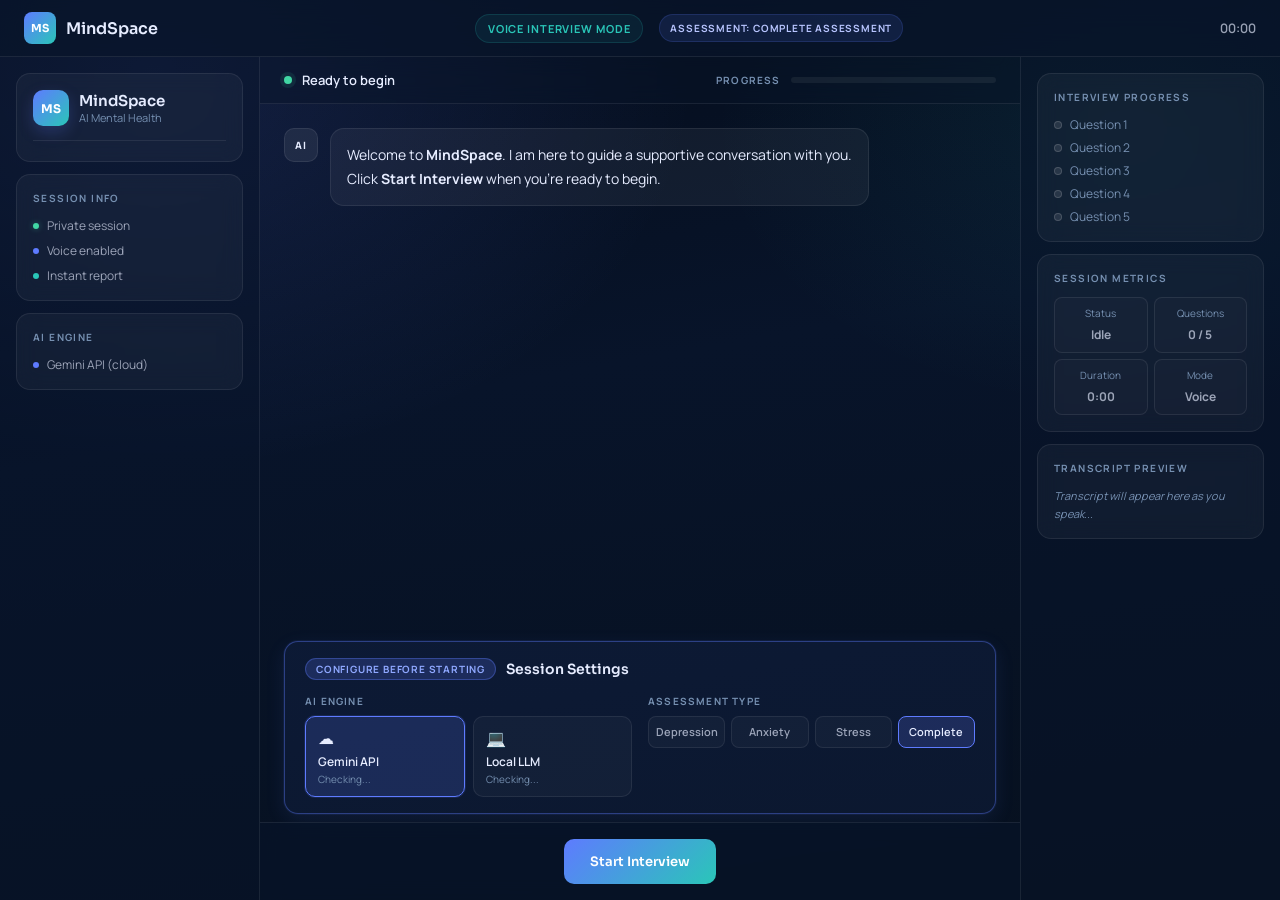
==== commit e0b821c4: "Fixed mode selection and llm selection bugs" ====
--- a/index.html
+++ b/index.html
@@ -3,7 +3,7 @@
 <head>
     <meta charset="UTF-8">
     <meta name="viewport" content="width=device-width, initial-scale=1.0">
-    <title>MindSpace - Mental Health AI Interviewer</title>
+    <title>MindSpace - Interview</title>
     <link rel="preconnect" href="https://fonts.googleapis.com">
     <link rel="preconnect" href="https://fonts.gstatic.com" crossorigin>
     <link href="https://fonts.googleapis.com/css2?family=Manrope:wght@400;500;600;700;800&family=Sora:wght@500;600;700&display=swap" rel="stylesheet">
@@ -11,8 +11,8 @@
         /* ── Design Tokens ───────────────────────────────────── */
         :root {
             --bg-main: #08142a;
-            --bg-panel: rgba(255,255,255,0.04);
-            --bg-panel-strong: rgba(255,255,255,0.07);
+            --panel-bg: rgba(255,255,255,0.04);
+            --panel-strong: rgba(255,255,255,0.07);
             --border-soft: rgba(255,255,255,0.08);
             --accent-blue: #5e7bff;
             --accent-teal: #2ac6b8;
@@ -36,6 +36,17 @@
                 linear-gradient(170deg, #040c1a 0%, #08142a 42%, #06101e 100%);
             overflow: hidden;
             -webkit-font-smoothing: antialiased;
+        }
+
+        /* ── Fade-in ────────────────────────────────────────── */
+        .fade-in {
+            opacity: 0;
+            transform: translateY(10px);
+        }
+        .fade-in.visible {
+            opacity: 1;
+            transform: translateY(0);
+            transition: all 0.35s ease;
         }
 
         /* ── 3-Column Layout ─────────────────────────────────── */
@@ -125,12 +136,13 @@
             padding: 16px;
             border-radius: 14px;
             border: 1px solid var(--border-soft);
-            background: var(--bg-panel);
+            background: var(--panel-bg);
             backdrop-filter: blur(10px);
-            transition: all 0.2s ease;
+            transition: all 0.15s ease;
         }
         .sidebar-card:hover {
             border-color: rgba(255,255,255,0.12);
+            transform: translateY(-2px);
         }
         .sidebar-card-title {
             font-size: 10px;
@@ -170,52 +182,6 @@
             color: var(--text-dim);
         }
 
-        /* LLM selector in sidebar */
-        .llm-options {
-            display: flex;
-            flex-direction: column;
-            gap: 8px;
-        }
-        .llm-option { position: relative; }
-        .llm-option input[type="radio"] {
-            position: absolute;
-            opacity: 0;
-            width: 0; height: 0;
-        }
-        .llm-option-card {
-            display: flex;
-            align-items: center;
-            gap: 10px;
-            padding: 10px 12px;
-            border-radius: 10px;
-            border: 1px solid var(--border-soft);
-            background: rgba(255,255,255,0.02);
-            cursor: pointer;
-            transition: all 0.2s ease;
-        }
-        .llm-option input[type="radio"]:checked + .llm-option-card {
-            border-color: var(--accent-blue);
-            background: rgba(94,123,255,0.1);
-            box-shadow: 0 0 0 1px rgba(94,123,255,0.2);
-        }
-        .llm-option-card:hover:not(.disabled) {
-            border-color: rgba(255,255,255,0.16);
-            background: rgba(255,255,255,0.04);
-        }
-        .llm-option-card.disabled {
-            opacity: 0.3;
-            cursor: not-allowed;
-            pointer-events: none;
-        }
-        .llm-option-icon { font-size: 16px; flex-shrink: 0; }
-        .llm-option-label { font-size: 12px; font-weight: 600; }
-        .llm-option-desc { font-size: 10px; color: var(--text-dim); }
-        .llm-option-info {
-            display: flex;
-            flex-direction: column;
-            gap: 1px;
-        }
-
         /* Session info items */
         .session-info-list {
             display: flex;
@@ -335,7 +301,7 @@
             letter-spacing: 0.06em;
             text-transform: uppercase;
             flex-shrink: 0;
-            background: var(--bg-panel-strong);
+            background: var(--panel-strong);
             border: 1px solid var(--border-soft);
         }
         .message-bubble {
@@ -401,7 +367,7 @@
             display: flex;
             align-items: center;
             justify-content: center;
-            gap: 12px;
+            gap: 16px;
             padding: 16px 24px;
             border-top: 1px solid var(--border-soft);
             background: rgba(8,20,42,0.6);
@@ -418,7 +384,7 @@
             align-items: center;
             justify-content: center;
             gap: 6px;
-            transition: all 0.2s ease;
+            transition: all 0.15s ease;
             font-family: 'Sora', sans-serif;
         }
         .btn-start {
@@ -430,48 +396,24 @@
             transform: translateY(-2px);
             box-shadow: 0 8px 18px rgba(0,0,0,0.35);
         }
-        .btn-record {
-            background: var(--bg-panel-strong);
-            color: var(--text-main);
-            border: 1px solid var(--border-soft);
-        }
-        .btn-record:hover:not(:disabled) {
-            border-color: var(--accent-blue);
-            background: rgba(94,123,255,0.1);
-        }
-        .btn-stop {
-            background: var(--danger);
-            color: white;
-        }
-        .btn-stop.recording {
-            animation: recordPulse 1.5s ease-in-out infinite;
-        }
-        @keyframes recordPulse { 0%,100% { box-shadow: 0 0 0 0 rgba(255,111,122,0.3); } 50% { box-shadow: 0 0 0 10px rgba(255,111,122,0); } }
-        .btn-exit {
-            background: transparent;
-            color: var(--text-dim);
-            border: 1px solid var(--border-soft);
-            padding: 10px 14px;
-            font-size: 12px;
-        }
-        .btn-exit:hover { border-color: var(--danger); color: var(--danger); }
         .btn:disabled { opacity: 0.4; cursor: not-allowed; pointer-events: none; }
         .btn:active:not(:disabled) { transform: scale(0.97); }
 
-        /* Mic button (large circle) */
+        /* ── Central Mic Button ──────────────────────────────── */
         .mic-button {
-            width: 56px; height: 56px;
+            width: 72px; height: 72px;
             border-radius: 50%;
             border: none;
             background: linear-gradient(135deg, var(--accent-blue), var(--accent-teal));
             color: white;
-            font-size: 20px;
+            font-size: 24px;
             cursor: pointer;
             display: none;
             align-items: center;
             justify-content: center;
-            transition: all 0.2s ease;
+            transition: all 0.15s ease;
             box-shadow: 0 6px 20px rgba(94,123,255,0.3);
+            position: relative;
         }
         .mic-button:hover:not(:disabled) {
             transform: translateY(-2px);
@@ -479,10 +421,37 @@
         }
         .mic-button.recording {
             background: linear-gradient(135deg, var(--danger), #ff8a8a);
-            box-shadow: 0 6px 20px rgba(255,111,122,0.3);
+            box-shadow: 0 0 0 8px rgba(94,123,255,0.15);
             animation: micPulse 1.5s ease-in-out infinite;
         }
-        @keyframes micPulse { 0%,100% { box-shadow: 0 0 0 0 rgba(255,111,122,0.25); } 50% { box-shadow: 0 0 0 14px rgba(255,111,122,0); } }
+        @keyframes micPulse {
+            0%,100% { box-shadow: 0 0 0 0 rgba(255,111,122,0.25); }
+            50% { box-shadow: 0 0 0 14px rgba(255,111,122,0); }
+        }
+        .mic-button:disabled { opacity: 0.4; cursor: not-allowed; }
+        .mic-button .mic-icon { font-size: 28px; line-height: 1; }
+
+        /* ── Exit Interview Button ───────────────────────────── */
+        .btn-exit-interview {
+            background: rgba(255, 111, 122, 0.15);
+            border: 1px solid rgba(255, 111, 122, 0.4);
+            border-radius: 8px;
+            padding: 10px 16px;
+            color: var(--danger);
+            font-size: 13px;
+            font-weight: 600;
+            cursor: pointer;
+            transition: all 0.15s ease;
+            display: none;
+            align-items: center;
+            gap: 6px;
+            font-family: 'Sora', sans-serif;
+        }
+        .btn-exit-interview:hover {
+            background: rgba(255, 111, 122, 0.25);
+            border-color: var(--danger);
+            transform: translateY(-1px);
+        }
 
         /* ── Right Sidebar ───────────────────────────────────── */
         .sidebar-right {
@@ -507,7 +476,7 @@
             gap: 8px;
             font-size: 12px;
             color: var(--text-dim);
-            transition: color 0.2s ease;
+            transition: color 0.15s ease;
         }
         .step-item.active { color: var(--text-main); }
         .step-item.done { color: var(--accent-teal); }
@@ -517,7 +486,7 @@
             background: rgba(255,255,255,0.1);
             border: 1.5px solid rgba(255,255,255,0.15);
             flex-shrink: 0;
-            transition: all 0.2s ease;
+            transition: all 0.15s ease;
         }
         .step-item.active .step-dot {
             background: var(--accent-blue);
@@ -541,7 +510,7 @@
             background: rgba(255,255,255,0.02);
             border: 1px solid var(--border-soft);
             text-align: center;
-            transition: all 0.2s ease;
+            transition: all 0.15s ease;
         }
         .emotion-label { font-size: 10px; color: var(--text-dim); display: block; margin-bottom: 2px; }
         .emotion-value { font-size: 12px; font-weight: 700; color: var(--text-muted); }
@@ -589,14 +558,14 @@
         .modal p { font-size: 13px; color: var(--text-muted); margin-bottom: 18px; }
         .modal-btns { display: flex; gap: 10px; justify-content: center; }
         .btn-cancel {
-            background: var(--bg-panel-strong);
+            background: var(--panel-strong);
             color: var(--text-main);
             border: 1px solid var(--border-soft);
         }
         .btn-cancel:hover { border-color: rgba(255,255,255,0.16); }
         .btn-confirm-exit { background: var(--danger); color: white; }
 
-        /* Results overlay */
+        /* ── Results overlay ──────────────────────────────────── */
         .results-overlay {
             background: rgba(2,6,23,0.92);
             backdrop-filter: blur(14px);
@@ -609,7 +578,7 @@
         }
         .results-card {
             border-radius: 18px;
-            padding: 28px;
+            padding: 32px;
             max-width: 900px;
             width: 100%;
             margin: auto;
@@ -620,6 +589,7 @@
         .results-loading { display: none; text-align: center; padding: 48px 20px; }
         .results-loading.active { display: block; }
         .rl-spinner { width: 40px; height: 40px; border: 3px solid rgba(94,123,255,0.15); border-top-color: var(--accent-blue); border-radius: 50%; margin: 0 auto 12px; animation: spin 0.8s linear infinite; }
+
         .results-kicker {
             display: inline-flex;
             padding: 6px 10px;
@@ -653,6 +623,69 @@
             color: var(--warning);
             font-weight: 700;
         }
+
+        /* ── Primary Score Card ──────────────────────────────── */
+        .primary-score-card {
+            display: none;
+            padding: 32px;
+            border-radius: 18px;
+            border: 1px solid rgba(94,123,255,0.25);
+            background: linear-gradient(135deg, rgba(94,123,255,0.08), rgba(42,198,184,0.04));
+            backdrop-filter: blur(10px);
+            text-align: center;
+            margin-bottom: 24px;
+        }
+        .primary-score-number {
+            font-family: 'Sora', sans-serif;
+            font-size: 48px;
+            font-weight: 600;
+            color: var(--accent-blue);
+            line-height: 1;
+            margin-bottom: 8px;
+        }
+        .primary-score-label {
+            font-size: 14px;
+            font-weight: 600;
+            color: var(--text-muted);
+            text-transform: uppercase;
+            letter-spacing: 0.08em;
+            margin-bottom: 16px;
+        }
+        /* Severity indicator bar */
+        .severity-bar {
+            display: flex;
+            align-items: center;
+            justify-content: center;
+            gap: 0;
+            margin: 0 auto;
+            max-width: 360px;
+        }
+        .severity-bar-segment {
+            flex: 1;
+            height: 6px;
+            position: relative;
+        }
+        .severity-bar-segment:first-child { border-radius: 999px 0 0 999px; }
+        .severity-bar-segment:last-child { border-radius: 0 999px 999px 0; }
+        .severity-bar-segment.seg-low { background: rgba(65,214,164,0.3); }
+        .severity-bar-segment.seg-moderate { background: rgba(243,186,100,0.3); }
+        .severity-bar-segment.seg-high { background: rgba(255,111,122,0.3); }
+        .severity-bar-segment.active.seg-low { background: var(--success); }
+        .severity-bar-segment.active.seg-moderate { background: var(--warning); }
+        .severity-bar-segment.active.seg-high { background: var(--danger); }
+        .severity-bar-labels {
+            display: flex;
+            justify-content: space-between;
+            max-width: 360px;
+            margin: 6px auto 0;
+        }
+        .severity-bar-labels span {
+            font-size: 11px;
+            color: var(--text-dim);
+            font-weight: 600;
+        }
+
+        /* ── All scores row ──────────────────────────────────── */
         .score-row {
             display: grid;
             grid-template-columns: repeat(auto-fit, minmax(160px, 1fr));
@@ -663,7 +696,12 @@
             padding: 16px;
             border-radius: 14px;
             border: 1px solid var(--border-soft);
-            background: var(--bg-panel);
+            background: var(--panel-bg);
+            transition: all 0.15s ease;
+        }
+        .score-item:hover {
+            transform: translateY(-2px);
+            box-shadow: 0 8px 24px rgba(0,0,0,0.2);
         }
         .score-circle {
             width: 80px; height: 80px;
@@ -707,7 +745,7 @@
             padding: 18px;
             border-radius: 14px;
             border: 1px solid var(--border-soft);
-            background: var(--bg-panel);
+            background: var(--panel-bg);
         }
         .rec-header {
             display: flex;
@@ -742,7 +780,9 @@
             font-weight: 700;
             cursor: pointer;
             font-family: inherit;
-        }
+            transition: all 0.15s ease;
+        }
+        .accordion-trigger:hover { background: rgba(255,255,255,0.02); }
         .accordion-panel { display: grid; grid-template-rows: 0fr; transition: grid-template-rows 0.28s ease; }
         .accordion-panel.open { grid-template-rows: 1fr; }
         .accordion-panel-inner { overflow: hidden; }
@@ -750,7 +790,7 @@
         .recommendation-list li, .resources-list li {
             padding: 10px 12px;
             margin-top: 8px;
-            background: var(--bg-panel-strong);
+            background: var(--panel-strong);
             border-radius: 8px;
             font-size: 12px;
             color: var(--text-muted);
@@ -763,7 +803,7 @@
         @keyframes itemFade { to { opacity: 1; } }
 
         .encouragement { font-size: 13px; line-height: 1.7; color: var(--text-main); margin-bottom: 10px; }
-        .support-note { margin-top: 12px; padding: 12px 14px; border-radius: 10px; background: var(--bg-panel); border: 1px solid var(--border-soft); font-size: 12px; color: var(--text-muted); line-height: 1.6; }
+        .support-note { margin-top: 12px; padding: 12px 14px; border-radius: 10px; background: var(--panel-bg); border: 1px solid var(--border-soft); font-size: 12px; color: var(--text-muted); line-height: 1.6; }
         .disclaimer { font-size: 11px; color: var(--text-dim); margin-top: 14px; line-height: 1.6; }
         .btn-new-session {
             width: 100%;
@@ -787,6 +827,306 @@
             color: #b8c5ff;
         }
 
+        /* ── Per-mode Personalized Recommendations ──────────── */
+        .per-mode-recs {
+            display: grid;
+            grid-template-columns: repeat(auto-fit, minmax(240px, 1fr));
+            gap: 14px;
+            margin: 20px 0 8px;
+        }
+        .mode-rec-card {
+            border-radius: 14px;
+            border: 1px solid var(--border-soft);
+            background: var(--panel-bg);
+            overflow: hidden;
+            transition: transform 0.15s ease, box-shadow 0.15s ease;
+        }
+        .mode-rec-card:hover {
+            transform: translateY(-2px);
+            box-shadow: 0 8px 24px rgba(0,0,0,0.2);
+        }
+        .mode-rec-card.depression { border-top: 3px solid var(--accent-blue); }
+        .mode-rec-card.anxiety    { border-top: 3px solid var(--warning); }
+        .mode-rec-card.stress     { border-top: 3px solid var(--danger); }
+        .mode-rec-header {
+            display: flex;
+            align-items: center;
+            justify-content: space-between;
+            padding: 14px 16px 10px;
+            gap: 8px;
+        }
+        .mode-rec-title {
+            font-family: 'Sora', sans-serif;
+            font-size: 13px;
+            font-weight: 700;
+            color: var(--text-main);
+            text-transform: capitalize;
+        }
+        .mode-rec-severity {
+            padding: 3px 10px;
+            border-radius: 999px;
+            font-size: 10px;
+            font-weight: 700;
+            text-transform: capitalize;
+            letter-spacing: 0.05em;
+        }
+        .mode-rec-severity.minimal  { background: rgba(65,214,164,0.12); color: var(--success); }
+        .mode-rec-severity.mild     { background: rgba(243,186,100,0.12); color: var(--warning); }
+        .mode-rec-severity.moderate { background: rgba(249,115,22,0.12); color: #f97316; }
+        .mode-rec-severity.severe   { background: rgba(255,111,122,0.12); color: var(--danger); }
+        .mode-rec-score {
+            font-size: 11px;
+            color: var(--text-dim);
+            padding: 0 16px 10px;
+        }
+        .mode-rec-tips {
+            list-style: none;
+            margin: 0;
+            padding: 0 16px 14px;
+            display: flex;
+            flex-direction: column;
+            gap: 7px;
+        }
+        .mode-rec-tips li {
+            display: flex;
+            gap: 8px;
+            align-items: flex-start;
+            font-size: 12px;
+            color: var(--text-muted);
+            line-height: 1.5;
+        }
+        .mode-rec-tips li::before {
+            content: '›';
+            color: var(--accent-blue);
+            font-size: 16px;
+            line-height: 1.1;
+            flex-shrink: 0;
+        }
+        .mode-rec-card.anxiety  .mode-rec-tips li::before { color: var(--warning); }
+        .mode-rec-card.stress   .mode-rec-tips li::before { color: var(--danger); }
+
+        /* ── Severity Pie Charts Row ─────────────────────────── */
+        .severity-charts-row {
+            display: flex;
+            justify-content: center;
+            flex-wrap: wrap;
+            gap: 24px;
+            margin: 28px 0 20px;
+        }
+        .severity-chart-card {
+            width: 260px;
+            padding: 28px 24px 22px;
+            border-radius: 18px;
+            border: 1px solid var(--border-soft);
+            background: var(--panel-bg);
+            text-align: center;
+            transition: all 0.2s ease;
+            backdrop-filter: blur(10px);
+        }
+        .severity-chart-card:hover {
+            transform: translateY(-4px);
+            box-shadow: 0 12px 32px rgba(0,0,0,0.3);
+        }
+        .severity-chart-card.depression {
+            border-color: rgba(94,123,255,0.35);
+            background: linear-gradient(160deg, rgba(94,123,255,0.07), rgba(8,20,42,0.5));
+        }
+        .severity-chart-card.anxiety {
+            border-color: rgba(243,186,100,0.35);
+            background: linear-gradient(160deg, rgba(243,186,100,0.07), rgba(8,20,42,0.5));
+        }
+        .severity-chart-card.stress {
+            border-color: rgba(255,111,122,0.35);
+            background: linear-gradient(160deg, rgba(255,111,122,0.07), rgba(8,20,42,0.5));
+        }
+        .severity-chart-title {
+            font-family: 'Sora', sans-serif;
+            font-size: 14px;
+            font-weight: 700;
+            text-transform: uppercase;
+            letter-spacing: 0.12em;
+            color: var(--text-muted);
+            margin-bottom: 18px;
+        }
+        .pie-chart-container {
+            position: relative;
+            width: 180px;
+            height: 180px;
+            margin: 0 auto 18px;
+        }
+        .pie-chart {
+            width: 100%;
+            height: 100%;
+            border-radius: 50%;
+            position: relative;
+            transform: rotate(-90deg);
+        }
+        .pie-chart-inner {
+            position: absolute;
+            inset: 17px;
+            border-radius: 50%;
+            background: #0a1a30;
+            display: flex;
+            flex-direction: column;
+            align-items: center;
+            justify-content: center;
+            transform: rotate(90deg);
+        }
+        .pie-score-value {
+            font-family: 'Sora', sans-serif;
+            font-size: 32px;
+            font-weight: 700;
+            color: var(--text-main);
+            line-height: 1;
+        }
+        .pie-score-label {
+            font-size: 11px;
+            font-weight: 600;
+            color: var(--text-dim);
+            margin-top: 4px;
+            text-transform: uppercase;
+            letter-spacing: 0.06em;
+        }
+        .severity-legend {
+            display: flex;
+            justify-content: center;
+            gap: 12px;
+            flex-wrap: wrap;
+        }
+        .legend-item {
+            display: flex;
+            align-items: center;
+            gap: 4px;
+            font-size: 10px;
+            color: var(--text-dim);
+        }
+        .legend-dot {
+            width: 8px;
+            height: 8px;
+            border-radius: 50%;
+        }
+        .legend-dot.low { background: var(--success); }
+        .legend-dot.mild { background: var(--warning); }
+        .legend-dot.severe { background: var(--danger); }
+        @keyframes pieGrow {
+            from { stroke-dasharray: 0 100; }
+        }
+
+        /* ── Pre-Interview Setup Panel ───────────────────────── */
+        .pre-interview-panel {
+            margin: 0 24px 8px;
+            padding: 16px 20px;
+            border-radius: 14px;
+            border: 1px solid rgba(94,123,255,0.4);
+            background: rgba(94,123,255,0.07);
+            box-shadow: 0 0 0 1px rgba(94,123,255,0.08), 0 6px 20px rgba(94,123,255,0.1);
+        }
+        .pi-header {
+            display: flex;
+            align-items: center;
+            gap: 10px;
+            margin-bottom: 14px;
+        }
+        .pi-badge {
+            display: inline-flex;
+            align-items: center;
+            padding: 3px 10px;
+            border-radius: 999px;
+            background: rgba(94,123,255,0.2);
+            border: 1px solid rgba(94,123,255,0.35);
+            color: #8fa8ff;
+            font-size: 10px;
+            font-weight: 700;
+            letter-spacing: 0.08em;
+            text-transform: uppercase;
+        }
+        .pi-title {
+            font-family: 'Sora', sans-serif;
+            font-size: 14px;
+            font-weight: 600;
+            color: var(--text-main);
+        }
+        .pi-grid {
+            display: grid;
+            grid-template-columns: 1fr 1fr;
+            gap: 16px;
+        }
+        .pi-section-label {
+            font-size: 10px;
+            font-weight: 700;
+            letter-spacing: 0.12em;
+            text-transform: uppercase;
+            color: #7690b1;
+            margin-bottom: 8px;
+        }
+        .pi-llm-options {
+            display: grid;
+            grid-template-columns: 1fr 1fr;
+            gap: 8px;
+        }
+        .pi-llm-opt { position: relative; }
+        .pi-llm-opt input[type="radio"] { position: absolute; opacity: 0; width: 0; height: 0; }
+        .pi-llm-card {
+            display: flex;
+            flex-direction: column;
+            align-items: flex-start;
+            gap: 2px;
+            padding: 10px 12px;
+            border-radius: 10px;
+            border: 1px solid rgba(255,255,255,0.08);
+            background: rgba(255,255,255,0.03);
+            cursor: pointer;
+            transition: all 0.15s ease;
+        }
+        .pi-llm-opt input[type="radio"]:checked + .pi-llm-card {
+            border-color: var(--accent-blue);
+            background: rgba(94,123,255,0.18);
+            box-shadow: 0 0 0 1px rgba(94,123,255,0.15);
+        }
+        .pi-llm-card:hover { border-color: rgba(255,255,255,0.16); background: rgba(255,255,255,0.05); }
+        .pi-llm-card.disabled { opacity: 0.35; cursor: not-allowed; pointer-events: none; }
+        .pi-llm-icon { font-size: 16px; margin-bottom: 2px; }
+        .pi-llm-label { font-size: 12px; font-weight: 600; color: var(--text-main); }
+        .pi-llm-desc { font-size: 10px; color: #7690b1; }
+        .pi-status-dot { display: inline-block; width: 5px; height: 5px; border-radius: 50%; margin-right: 4px; }
+        .pi-status-dot.ready { background: var(--success); }
+        .pi-status-dot.unavailable { background: var(--danger); }
+        .pi-assessment-options {
+            display: grid;
+            grid-template-columns: repeat(4, 1fr);
+            gap: 6px;
+        }
+        .pi-assess-opt { position: relative; }
+        .pi-assess-opt input[type="radio"] { position: absolute; opacity: 0; width: 0; height: 0; }
+        .pi-assess-card {
+            display: flex;
+            align-items: center;
+            justify-content: center;
+            padding: 8px 4px;
+            border-radius: 8px;
+            border: 1px solid rgba(255,255,255,0.08);
+            background: rgba(255,255,255,0.03);
+            cursor: pointer;
+            font-size: 11px;
+            font-weight: 600;
+            text-align: center;
+            transition: all 0.15s ease;
+            color: rgba(230,236,255,0.65);
+            line-height: 1.3;
+        }
+        .pi-assess-opt input[type="radio"]:checked + .pi-assess-card {
+            border-color: var(--accent-blue);
+            background: rgba(94,123,255,0.2);
+            color: var(--text-main);
+        }
+        .pi-assess-card:hover { border-color: rgba(94,123,255,0.3); }
+        .pi-assess-card.featured { border-color: rgba(42,198,184,0.25); }
+        @media (max-width: 700px) {
+            .pi-grid { grid-template-columns: 1fr; }
+            .pre-interview-panel { margin: 0 14px 8px; }
+            .pi-assessment-options { grid-template-columns: repeat(2, 1fr); }
+        }
+
         /* ── Responsive ──────────────────────────────────────── */
         @media (max-width: 1100px) {
             .app-layout {
@@ -802,6 +1142,8 @@
             .message-bubble { max-width: 92%; font-size: 13px; }
             .controls-bar { padding: 12px 14px; }
             .results-card { padding: 20px 16px; }
+            .mic-button { width: 60px; height: 60px; font-size: 22px; }
+            .primary-score-number { font-size: 36px; }
         }
     </style>
 </head>
@@ -820,7 +1162,6 @@
         </div>
         <div class="top-bar-right">
             <span class="session-timer" id="sessionTimer">00:00</span>
-            <button class="btn btn-exit" id="exitBtn" onclick="exitSession()" style="display:none;">End</button>
         </div>
     </header>
 
@@ -833,32 +1174,6 @@
                     <div class="sidebar-brand-text">MindSpace</div>
                     <div class="sidebar-brand-sub">AI Mental Health</div>
                 </div>
-            </div>
-        </div>
-
-        <div class="sidebar-card" id="llmSelector">
-            <div class="sidebar-card-title">AI Engine</div>
-            <div class="llm-options">
-                <label class="llm-option">
-                    <input type="radio" name="llm_mode" value="gemini" id="llmGemini" checked>
-                    <div class="llm-option-card" id="llmGeminiCard">
-                        <span class="llm-option-icon">&#9729;</span>
-                        <div class="llm-option-info">
-                            <span class="llm-option-label" id="llmGeminiLabel">Gemini API</span>
-                            <span class="llm-option-desc" id="llmGeminiDesc">Checking...</span>
-                        </div>
-                    </div>
-                </label>
-                <label class="llm-option">
-                    <input type="radio" name="llm_mode" value="local" id="llmLocal">
-                    <div class="llm-option-card" id="llmLocalCard">
-                        <span class="llm-option-icon">&#128187;</span>
-                        <div class="llm-option-info">
-                            <span class="llm-option-label" id="llmLocalLabel">Local LLM</span>
-                            <span class="llm-option-desc" id="llmLocalDesc">Checking...</span>
-                        </div>
-                    </div>
-                </label>
             </div>
         </div>
 
@@ -879,6 +1194,16 @@
                 </div>
             </div>
         </div>
+
+        <div class="sidebar-card" id="llmInfoCard">
+            <div class="sidebar-card-title">AI Engine</div>
+            <div class="session-info-list">
+                <div class="session-info-item" id="llmEngineInfo">
+                    <span class="info-dot blue"></span>
+                    <span id="llmEngineLabel">Loading...</span>
+                </div>
+            </div>
+        </div>
     </aside>
 
     <!-- ─── Center Chat Area ─────────────────────────────── -->
@@ -913,11 +1238,68 @@
             <span class="transcript-text" id="transcriptionText">Listening...</span>
         </div>
 
+        <!-- ─── Pre-Interview Setup (hidden after start) ─────── -->
+        <div class="pre-interview-panel" id="preInterviewPanel">
+            <div class="pi-header">
+                <span class="pi-badge">Configure before starting</span>
+                <span class="pi-title">Session Settings</span>
+            </div>
+            <div class="pi-grid">
+                <!-- LLM Engine -->
+                <div class="pi-section">
+                    <div class="pi-section-label">AI Engine</div>
+                    <div class="pi-llm-options">
+                        <label class="pi-llm-opt">
+                            <input type="radio" name="llm_mode" value="gemini" id="piLlmGemini" checked>
+                            <span class="pi-llm-card" id="piLlmGeminiCard">
+                                <span class="pi-llm-icon">&#9729;</span>
+                                <span class="pi-llm-label">Gemini API</span>
+                                <span class="pi-llm-desc" id="piLlmGeminiDesc">Checking...</span>
+                            </span>
+                        </label>
+                        <label class="pi-llm-opt">
+                            <input type="radio" name="llm_mode" value="local" id="piLlmLocal">
+                            <span class="pi-llm-card" id="piLlmLocalCard">
+                                <span class="pi-llm-icon">&#128187;</span>
+                                <span class="pi-llm-label">Local LLM</span>
+                                <span class="pi-llm-desc" id="piLlmLocalDesc">Checking...</span>
+                            </span>
+                        </label>
+                    </div>
+                </div>
+                <!-- Assessment Type -->
+                <div class="pi-section">
+                    <div class="pi-section-label">Assessment Type</div>
+                    <div class="pi-assessment-options">
+                        <label class="pi-assess-opt">
+                            <input type="radio" name="assessment_type" value="depression">
+                            <span class="pi-assess-card">Depression</span>
+                        </label>
+                        <label class="pi-assess-opt">
+                            <input type="radio" name="assessment_type" value="anxiety">
+                            <span class="pi-assess-card">Anxiety</span>
+                        </label>
+                        <label class="pi-assess-opt">
+                            <input type="radio" name="assessment_type" value="stress">
+                            <span class="pi-assess-card">Stress</span>
+                        </label>
+                        <label class="pi-assess-opt">
+                            <input type="radio" name="assessment_type" value="all" checked>
+                            <span class="pi-assess-card featured">Complete</span>
+                        </label>
+                    </div>
+                </div>
+            </div>
+        </div>
+
         <div class="controls-bar">
             <button class="btn btn-start" id="startBtn" onclick="startInterview()">Start Interview</button>
-            <button class="mic-button" id="micBtn" onclick="toggleRecording()" disabled style="display:none;" title="Toggle recording">&#127908;</button>
-            <button class="btn btn-record" id="recordBtn" onclick="startRecording()" disabled style="display:none;">Record Answer</button>
-            <button class="btn btn-stop" id="stopBtn" onclick="stopRecording()" disabled style="display:none;">Stop &amp; Send</button>
+            <button class="mic-button" id="micBtn" onclick="toggleRecording()" disabled style="display:none;" title="Click to record / stop">
+                <span class="mic-icon">&#127908;</span>
+            </button>
+            <button class="btn-exit-interview" id="exitInterviewBtn" onclick="exitSession()" style="display:none;">
+                Exit Interview
+            </button>
         </div>
     </main>
 
@@ -969,10 +1351,10 @@
 <div class="modal-overlay" id="exitModalOverlay">
     <div class="modal">
         <h3>End session?</h3>
-        <p>Your current progress will be cleared and a fresh interview will begin.</p>
+        <p>Your current progress will be cleared and you will return to the intake page.</p>
         <div class="modal-btns">
             <button class="btn btn-cancel" onclick="cancelExit()">Cancel</button>
-            <button class="btn btn-confirm-exit" onclick="confirmNewSession()">Start New Session</button>
+            <button class="btn btn-confirm-exit" onclick="confirmExit()">End Session</button>
         </div>
     </div>
 </div>
@@ -990,8 +1372,32 @@
             <p class="results-subtitle">A cleaner view of your screening snapshot with organized next steps.</p>
             <p class="results-info" id="resultsInfo"></p>
             <div class="demo-warning" id="demoWarning">Demo mode is active. These scores are illustrative only.</div>
-            <div class="score-row" id="scoreRow"></div>
+
+            <!-- Severity Pie Charts — center-stage visualization -->
+            <div class="severity-charts-row" id="severityChartsRow"></div>
+
+            <!-- Primary Score Card — hidden -->
+            <div class="primary-score-card" id="primaryScoreCard" style="display:none">
+                <div class="primary-score-number" id="primaryScoreNumber">0</div>
+                <div class="primary-score-label" id="primaryScoreLabel">Severity Score</div>
+                <div class="severity-bar">
+                    <div class="severity-bar-segment seg-low" id="segLow"></div>
+                    <div class="severity-bar-segment seg-moderate" id="segModerate"></div>
+                    <div class="severity-bar-segment seg-high" id="segHigh"></div>
+                </div>
+                <div class="severity-bar-labels">
+                    <span>Low</span>
+                    <span>Moderate</span>
+                    <span>High</span>
+                </div>
+            </div>
+
+            <!-- Score circles row (hidden — replaced by pie charts above) -->
+            <div class="score-row" id="scoreRow" style="display:none"></div>
             <div class="severity-badges" id="severityBadges"></div>
+
+            <!-- Per-mode personalized recommendations -->
+            <div class="per-mode-recs" id="perModeRecs"></div>
             <div class="recommendation-section" id="recommendationSection" style="display:none">
                 <div class="rec-main">
                     <div class="rec-header">
@@ -1014,7 +1420,7 @@
                 </div>
             </div>
             <p class="disclaimer">This screening tool is not a clinical diagnosis. If you are in crisis, please contact a mental health professional or call a helpline immediately.</p>
-            <button class="btn btn-new-session" onclick="confirmNewSession()">Start New Session</button>
+            <button class="btn btn-new-session" onclick="startNewSession()">Start New Session</button>
         </div>
     </div>
 </div>
@@ -1028,18 +1434,15 @@
 let totalQuestions = 5;
 let currentQuestion = 0;
 let liveTranscript = '';
-let llmAvailable = false;
-let localLlmAvailable = false;
 let sessionSeconds = 0;
 let timerInterval = null;
+let isRecording = false;
 
 /* ── DOM refs ──────────────────────────────────────────────── */
 const chatContainer = document.getElementById('chatContainer');
 const startBtn = document.getElementById('startBtn');
-const recordBtn = document.getElementById('recordBtn');
-const stopBtn = document.getElementById('stopBtn');
 const micBtn = document.getElementById('micBtn');
-const exitBtn = document.getElementById('exitBtn');
+const exitInterviewBtn = document.getElementById('exitInterviewBtn');
 const transcriptionBox = document.getElementById('transcriptionBox');
 const transcriptionText = document.getElementById('transcriptionText');
 const progressFill = document.getElementById('progressFill');
@@ -1047,6 +1450,51 @@
 const resultsOverlay = document.getElementById('resultsOverlay');
 const assessmentBadge = document.getElementById('assessmentBadge');
 const SpeechRecognition = window.SpeechRecognition || window.webkitSpeechRecognition;
+
+/* ── Get selections from pre-interview panel ─────────────── */
+function getSelectedLLMMode() {
+    return document.querySelector('input[name="llm_mode"]:checked')?.value || 'gemini';
+}
+function getSelectedAssessmentType() {
+    return document.querySelector('input[name="assessment_type"]:checked')?.value || 'all';
+}
+
+/* ── LLM availability check (pre-interview panel) ─────────── */
+async function checkSetupStatus() {
+    try {
+        const r = await fetch('/llm_status');
+        const d = await r.json();
+        const desc = document.getElementById('piLlmGeminiDesc');
+        const card = document.getElementById('piLlmGeminiCard');
+        if (d.llm_available) {
+            desc.innerHTML = '<span class="pi-status-dot ready"></span>Cloud (ready)';
+        } else {
+            desc.innerHTML = '<span class="pi-status-dot unavailable"></span>API key not set';
+            card.classList.add('disabled');
+            document.getElementById('piLlmGemini').disabled = true;
+        }
+    } catch (e) { console.error(e); }
+    try {
+        const r = await fetch('/local_llm_status');
+        const d = await r.json();
+        const desc = document.getElementById('piLlmLocalDesc');
+        const card = document.getElementById('piLlmLocalCard');
+        if (d.local_llm_available) {
+            desc.innerHTML = '<span class="pi-status-dot ready"></span>On-device (ready)';
+        } else {
+            desc.innerHTML = '<span class="pi-status-dot unavailable"></span>Not downloaded';
+            card.classList.add('disabled');
+            document.getElementById('piLlmLocal').disabled = true;
+        }
+    } catch (e) { console.error(e); }
+    const gemini = document.getElementById('piLlmGemini');
+    const local = document.getElementById('piLlmLocal');
+    if (gemini && gemini.disabled && local && !local.disabled) {
+        local.checked = true;
+    }
+    // Update sidebar to reflect current selection
+    displayLLMInfo();
+}
 
 /* ── Session timer ─────────────────────────────────────────── */
 function startTimer() {
@@ -1146,56 +1594,95 @@
 function showBtn(btn) { btn.style.display = 'inline-flex'; btn.disabled = false; }
 function hideBtn(btn) { btn.style.display = 'none'; btn.disabled = true; }
 
-/* ── LLM status check ─────────────────────────────────────── */
-async function checkLLMStatus() {
-    try {
-        const r = await fetch('/llm_status');
-        const d = await r.json();
-        llmAvailable = d.llm_available;
-        const geminiDesc = document.getElementById('llmGeminiDesc');
-        const geminiCard = document.getElementById('llmGeminiCard');
-        if (llmAvailable) {
-            geminiDesc.textContent = 'Cloud (ready)';
-        } else {
-            geminiDesc.textContent = 'API key not set';
-            geminiCard.classList.add('disabled');
-            document.getElementById('llmGemini').disabled = true;
-        }
-    } catch (e) { console.error(e); }
-    try {
-        const r = await fetch('/local_llm_status');
-        const d = await r.json();
-        localLlmAvailable = d.local_llm_available;
-        const localDesc = document.getElementById('llmLocalDesc');
-        const localCard = document.getElementById('llmLocalCard');
-        if (localLlmAvailable) {
-            localDesc.textContent = 'On-device (ready)';
-        } else {
-            localDesc.textContent = 'Not downloaded';
-            localCard.classList.add('disabled');
-            document.getElementById('llmLocal').disabled = true;
-        }
-    } catch (e) { console.error(e); }
-    if (!llmAvailable && localLlmAvailable) {
-        document.getElementById('llmLocal').checked = true;
+/* ── Display LLM engine info in sidebar ──────────────────── */
+function displayLLMInfo() {
+    const mode = getSelectedLLMMode();
+    const label = document.getElementById('llmEngineLabel');
+    if (mode === 'local') {
+        label.textContent = 'Local LLM (on-device)';
+    } else {
+        label.textContent = 'Gemini API (cloud)';
     }
+}
+
+/* ── Attach LLM mode change listener ─────────────────────── */
+function attachLLMModeListeners() {
+    const radios = document.querySelectorAll('input[name="llm_mode"]');
+    radios.forEach(radio => {
+        radio.addEventListener('change', () => {
+            displayLLMInfo();
+        });
+    });
+}
+
+/* ── Create severity pie chart HTML ──────────────────────── */
+function createSeverityPieChart(key, score, label) {
+    const isStress = key === 'stress';
+    const maxVal = isStress ? 1 : 24;
+    const pct = Math.min((score / maxVal) * 100, 100);
+    const displayVal = isStress ? (score * 100).toFixed(0) + '%' : score.toFixed(1);
+
+    // Determine severity level and colors
+    let severityLevel = 'low';
+    let activeColor = 'var(--success)';
+    if (pct > 66) {
+        severityLevel = 'severe';
+        activeColor = 'var(--danger)';
+    } else if (pct > 33) {
+        severityLevel = 'mild';
+        activeColor = 'var(--warning)';
+    }
+
+    const card = document.createElement('div');
+    card.className = `severity-chart-card ${key}`;
+
+    // SVG pie chart with animation
+    const circumference = 2 * Math.PI * 15.9155;
+    const dashArray = (pct / 100) * circumference;
+
+    card.innerHTML = `
+        <div class="severity-chart-title">${key.charAt(0).toUpperCase() + key.slice(1)}</div>
+        <div class="pie-chart-container">
+            <svg class="pie-chart" viewBox="0 0 36 36">
+                <circle cx="18" cy="18" r="15.9155" fill="none" stroke="rgba(255,255,255,0.06)" stroke-width="2.5"/>
+                <circle cx="18" cy="18" r="15.9155" fill="none" stroke="${activeColor}" stroke-width="2.5"
+                    stroke-dasharray="${dashArray} ${circumference}"
+                    stroke-linecap="round"
+                    style="animation: pieGrow 1s ease-out forwards;"/>
+            </svg>
+            <div class="pie-chart-inner">
+                <span class="pie-score-value">${displayVal}</span>
+                <span class="pie-score-label">${label || severityLevel}</span>
+            </div>
+        </div>
+        <div class="severity-legend">
+            <div class="legend-item"><span class="legend-dot low"></span>Low</div>
+            <div class="legend-item"><span class="legend-dot mild"></span>Mild</div>
+            <div class="legend-item"><span class="legend-dot severe"></span>Severe</div>
+        </div>
+    `;
+    return card;
 }
 
 /* ── Interview flow ────────────────────────────────────────── */
 async function startInterview() {
     try {
-        const selectedMode = document.querySelector('input[name="llm_mode"]:checked');
-        const llmMode = selectedMode ? selectedMode.value : 'gemini';
+        const llmMode = getSelectedLLMMode();
+        const assessmentType = getSelectedAssessmentType();
         startBtn.disabled = true;
         startBtn.innerHTML = '<span class="mini-spinner"></span> Starting...';
         showLoadingBar('Personalizing your interview...');
-        document.getElementById('llmSelector').style.display = 'none';
-        const r = await fetch(`/start?llm_mode=${llmMode}`);
+        const r = await fetch(`/start?llm_mode=${llmMode}&assessment_type=${assessmentType}`);
         const data = await r.json();
         hideLoadingBar();
         totalQuestions = data.total_questions || 5;
         currentQuestion = 1;
         interviewStarted = true;
+
+        // Hide the pre-interview setup panel
+        const panel = document.getElementById('preInterviewPanel');
+        if (panel) panel.style.display = 'none';
+
         startTimer();
         updateProgress();
         updateStatus(`Question ${currentQuestion} of ${totalQuestions}`);
@@ -1208,17 +1695,14 @@
         addMessage(data.question, true);
         hideBtn(startBtn);
         showBtn(micBtn); micBtn.disabled = false;
-        showBtn(recordBtn);
-        exitBtn.style.display = 'inline-flex';
+        showBtn(exitInterviewBtn);
     } catch (e) {
         console.error(e); hideLoadingBar(); startBtn.disabled = false; startBtn.innerHTML = 'Start Interview';
-        document.getElementById('llmSelector').style.display = '';
         addMessage('Error starting interview. Please refresh the page.', true);
     }
 }
 
 /* ── Toggle recording from mic button ──────────────────────── */
-let isRecording = false;
 function toggleRecording() {
     if (!isRecording) {
         startRecording();
@@ -1261,7 +1745,7 @@
         liveTranscript = '';
         isRecording = true;
         micBtn.classList.add('recording');
-        hideBtn(recordBtn); showBtn(stopBtn); stopBtn.classList.add('recording');
+        micBtn.disabled = false;
         updateStatus('Recording...');
     } catch (e) {
         console.error(e); addMessage('Unable to access microphone. Please allow permissions and try again.', true);
@@ -1272,10 +1756,9 @@
     if (recognition) recognition.stop();
     if (mediaRecorder && mediaRecorder.state === 'recording') mediaRecorder.stop();
     transcriptionBox.classList.remove('active');
-    stopBtn.classList.remove('recording');
     isRecording = false;
     micBtn.classList.remove('recording');
-    hideBtn(stopBtn);
+    micBtn.disabled = true;
     updateStatus('Processing...');
 }
 
@@ -1292,7 +1775,8 @@
         hideProcessingBubble();
         await getNextQuestion(savedTranscript);
     } catch (e) {
-        console.error(e); hideProcessingBubble(); hideLoadingBar(); addMessage('Error processing response. Please try again.', true); showBtn(recordBtn);
+        console.error(e); hideProcessingBubble(); hideLoadingBar(); addMessage('Error processing response. Please try again.', true);
+        micBtn.disabled = false;
     }
 }
 
@@ -1303,13 +1787,153 @@
         const data = await r.json();
         hideLoadingBar(); showTyping(); await new Promise(resolve => setTimeout(resolve, 700)); hideTyping();
         if (data.completed) {
-            currentQuestion = totalQuestions; updateProgress(); addMessage('Thank you for sharing. I am preparing your report now.', true); updateStatus('Preparing your report...'); showLoadingBar('Generating recommendations...'); stopTimer(); await new Promise(resolve => setTimeout(resolve, 1200)); await showResults();
+            currentQuestion = totalQuestions;
+            updateProgress();
+            addMessage('Thank you for sharing. I am preparing your report now.', true);
+            updateStatus('Preparing your report...');
+            showLoadingBar('Generating recommendations...');
+            stopTimer();
+            hideBtn(micBtn);
+            hideBtn(exitInterviewBtn);
+            await new Promise(resolve => setTimeout(resolve, 1200));
+            await showResults();
         } else {
-            currentQuestion = data.question_number; updateProgress(); updateStatus(`Question ${currentQuestion} of ${totalQuestions}`); addMessage(data.question, true); showBtn(recordBtn); showBtn(micBtn); micBtn.disabled = false;
+            currentQuestion = data.question_number;
+            updateProgress();
+            updateStatus(`Question ${currentQuestion} of ${totalQuestions}`);
+            addMessage(data.question, true);
+            micBtn.disabled = false;
         }
     } catch (e) {
-        console.error(e); hideLoadingBar(); addMessage('Error getting next question.', true); showBtn(recordBtn);
+        console.error(e); hideLoadingBar(); addMessage('Error getting next question.', true);
+        micBtn.disabled = false;
     }
+}
+
+/* ── Per-mode personalized recommendation data ───────────── */
+const MODE_TIPS = {
+    depression: {
+        minimal: [
+            "Your mood indicators look stable — keep nurturing your routine.",
+            "Stay socially engaged; strong connections are your best buffer.",
+            "Regular outdoor walks, even short ones, sustain positive affect.",
+            "Practice gratitude journaling 3–5 minutes a day.",
+        ],
+        mild: [
+            "Track your mood at the same time each day to spot patterns.",
+            "Schedule at least one enjoyable activity into every day (behavioral activation).",
+            "Aim for 7–9 hours of consistent sleep — irregular sleep worsens low mood.",
+            "Reach out to a trusted person; sharing lightens the load.",
+            "Limit alcohol — it is a depressant and disrupts sleep quality.",
+        ],
+        moderate: [
+            "Consult a mental health professional or counselor soon.",
+            "Cognitive Behavioral Therapy (CBT) has strong evidence for this level.",
+            "Break large tasks into tiny steps to overcome inertia.",
+            "Avoid social withdrawal — even brief contact helps regulate mood.",
+            "Reduce decision fatigue: simplify daily choices where possible.",
+            "Discuss medication options with a psychiatrist if therapy alone feels insufficient.",
+        ],
+        severe: [
+            "Please seek professional support urgently — you deserve care now.",
+            "Contact iCall: 9152987821 or Vandrevala Foundation: 1860-2662-345.",
+            "Tell someone you trust how you are feeling today.",
+            "Remove or secure any means of self-harm from your immediate environment.",
+            "A GP can refer you for specialist psychiatric assessment quickly.",
+            "Depression at this level is a medical condition — it responds to treatment.",
+        ],
+    },
+    anxiety: {
+        minimal: [
+            "Your anxiety levels are well-managed — great work.",
+            "Continue existing coping habits: they are clearly working.",
+            "Maintain physical activity to keep stress hormones balanced.",
+            "Mindful breathing for 5 minutes daily reinforces calm baselines.",
+        ],
+        mild: [
+            "Practice diaphragmatic (belly) breathing when tension rises.",
+            "Limit caffeine intake — it directly amplifies anxiety signals.",
+            "Use the 5-4-3-2-1 grounding technique during anxious moments.",
+            "Reduce 'what-if' thinking by writing worries down and scheduling a 10-min worry window.",
+            "Regular aerobic exercise is as effective as medication for mild anxiety.",
+        ],
+        moderate: [
+            "Consider speaking to a therapist — CBT and exposure therapy are highly effective.",
+            "Progressive Muscle Relaxation (PMR) practiced nightly reduces baseline tension.",
+            "Limit news and social media to defined time slots each day.",
+            "Identify your top anxiety triggers and write brief response plans for each.",
+            "Avoid avoidance — gradual exposure to feared situations weakens anxiety loops.",
+            "Discuss short-term medication with a clinician if anxiety disrupts daily function.",
+        ],
+        severe: [
+            "Please prioritize professional support — severe anxiety is very treatable.",
+            "iCall helpline: 9152987821 (Mon–Sat, 8am–10pm).",
+            "Avoid stimulants (caffeine, energy drinks) entirely for now.",
+            "Let a close person know what you are experiencing so they can support you.",
+            "Acceptance and Commitment Therapy (ACT) works well alongside medication.",
+            "Panic attacks feel dangerous but are not — learn the physiology to defuse them.",
+        ],
+    },
+    stress: {
+        minimal: [
+            "Your stress load is within a healthy range — maintain this balance.",
+            "Keep using your current recovery strategies; they are effective.",
+            "Short breaks every 60–90 minutes maintain cognitive performance.",
+            "Hydration and regular meals stabilize cortisol throughout the day.",
+        ],
+        mild: [
+            "Prioritize tasks using an Eisenhower matrix (urgent vs. important).",
+            "Set clearer boundaries around work hours and device use.",
+            "Incorporate a brief wind-down ritual before sleeping (no screens 30 min prior).",
+            "Physical exercise is one of the most efficient stress-discharge mechanisms.",
+            "Talk to a peer or mentor about your current workload — fresh perspective helps.",
+        ],
+        moderate: [
+            "Consider speaking to a counselor about workload management and coping strategies.",
+            "Identify the top two stressors and make one concrete change to each this week.",
+            "Chronic stress raises cortisol, disrupting sleep, immunity, and cognition — address it actively.",
+            "Introduce a daily 10-min relaxation practice (yoga, meditation, or slow walk).",
+            "Evaluate social commitments — it is okay to reduce obligations temporarily.",
+            "Discuss flexible working arrangements with your institution or employer if possible.",
+        ],
+        severe: [
+            "This level of stress requires immediate attention — please seek support.",
+            "Speak to a counselor, doctor, or trusted mentor as soon as possible.",
+            "iCall (9152987821) and NIMHANS (080-46110007) provide free mental health support.",
+            "Burnout at this level can have lasting physical health consequences — act now.",
+            "Reduce your commitments to essential tasks only until stress is managed.",
+            "Rest is not a reward — it is a prerequisite for recovery and productivity.",
+        ],
+    },
+};
+
+function buildPerModeRecs(scores, labels) {
+    const container = document.getElementById('perModeRecs');
+    container.innerHTML = '';
+    const order = ['depression', 'anxiety', 'stress'].filter(k => k in scores);
+    if (order.length === 0) return;
+
+    order.forEach(key => {
+        const score = scores[key];
+        const label = (labels[key] || 'minimal').toLowerCase();
+        const maxVal = key === 'stress' ? 1 : 24;
+        const displayVal = key === 'stress' ? (score * 100).toFixed(0) + '%' : score.toFixed(1);
+        const tips = MODE_TIPS[key]?.[label] || MODE_TIPS[key]?.minimal || [];
+
+        const card = document.createElement('div');
+        card.className = `mode-rec-card ${key}`;
+
+        const tipsHTML = tips.map(t => `<li>${t}</li>`).join('');
+        card.innerHTML = `
+            <div class="mode-rec-header">
+                <span class="mode-rec-title">${key}</span>
+                <span class="mode-rec-severity ${label}">${label}</span>
+            </div>
+            <div class="mode-rec-score">Score: ${displayVal}</div>
+            <ul class="mode-rec-tips">${tipsHTML}</ul>
+        `;
+        container.appendChild(card);
+    });
 }
 
 /* ── Results ───────────────────────────────────────────────── */
@@ -1321,21 +1945,29 @@
         const r = await fetch('/results');
         const data = await r.json();
         hideLoadingBar();
-        const scoreRow = document.getElementById('scoreRow');
-        scoreRow.innerHTML = '';
+
         const scores = data.scores || {};
-        for (const [key, val] of Object.entries(scores)) {
-            const maxVal = key === 'stress' ? 1 : 24;
-            const pct = Math.min((val / maxVal) * 100, 100);
-            const display = key === 'stress' ? (val * 100).toFixed(0) + '%' : val.toFixed(1);
-            const item = document.createElement('div');
-            item.className = 'score-item';
-            item.innerHTML = `<div class="score-circle" style="--score-percent:${pct}"><span class="score-value">${display}</span></div><div class="score-type">${key}</div><p class="score-caption">Current screening snapshot for ${key}.</p>`;
-            scoreRow.appendChild(item);
-        }
+        const labels = data.labels || {};
+        const scoreKeys = Object.keys(scores);
+
+        // Build severity pie charts (depression first, then anxiety, then stress)
+        const chartsRow = document.getElementById('severityChartsRow');
+        chartsRow.innerHTML = '';
+        const orderedKeys = ['depression', 'anxiety', 'stress'].filter(k => k in scores);
+        orderedKeys.forEach(key => {
+            const chart = createSeverityPieChart(key, scores[key], labels[key]);
+            chartsRow.appendChild(chart);
+        });
+
+        // Primary score card — kept hidden, pie charts are the primary visual
+        // (no action needed)
+
+        // Score circles row — hidden, replaced by pie charts above
+        // (no action needed)
+
+        // Severity badges
         const badgesEl = document.getElementById('severityBadges');
         badgesEl.innerHTML = '';
-        const labels = data.labels || {};
         for (const [key, lbl] of Object.entries(labels)) {
             const badge = document.createElement('span');
             const cssClass = lbl.includes('severe') ? 'severe' : lbl;
@@ -1343,8 +1975,13 @@
             badge.textContent = `${key}: ${lbl}`;
             badgesEl.appendChild(badge);
         }
+
+        // Per-mode personalized recommendations
+        buildPerModeRecs(scores, labels);
+
         document.getElementById('resultsInfo').textContent = `Assessment: ${formatAssessmentLabel(data.assessment_type || 'all')}`;
         document.getElementById('demoWarning').style.display = data.demo_mode ? 'block' : 'none';
+
         if (data.recommendation) {
             const rec = data.recommendation;
             document.getElementById('recommendationSummary').textContent = rec.summary || '';
@@ -1363,54 +2000,49 @@
         rl.classList.remove('active'); rc.style.display = 'block';
         document.querySelectorAll('.recommendation-list li, .resources-list li').forEach((li, i) => { li.style.animationDelay = `${i * 0.08}s`; });
     } catch (e) {
-        console.error(e); hideLoadingBar(); const rl = document.getElementById('resultsLoading'); if (rl) rl.classList.remove('active'); const rc = document.getElementById('resultsContent'); if (rc) rc.style.display = 'block';
+        console.error(e); hideLoadingBar();
+        const rl = document.getElementById('resultsLoading'); if (rl) rl.classList.remove('active');
+        const rc = document.getElementById('resultsContent'); if (rc) rc.style.display = 'block';
     }
 }
 
 /* ── Session management ────────────────────────────────────── */
 function exitSession() { document.getElementById('exitModalOverlay').classList.add('active'); }
 function cancelExit() { document.getElementById('exitModalOverlay').classList.remove('active'); }
-async function confirmNewSession() {
+async function confirmExit() {
     document.getElementById('exitModalOverlay').classList.remove('active');
     try { await fetch('/exit_session', { method: 'POST' }); } catch (e) {}
     if (mediaRecorder && mediaRecorder.state === 'recording') mediaRecorder.stop();
     if (recognition) recognition.stop();
     stopTimer();
-    resetInterview();
-}
-function resetInterview() {
-    resultsOverlay.classList.remove('active');
-    document.getElementById('resultsContent').style.display = 'block';
-    document.getElementById('resultsLoading').classList.remove('active');
-    document.getElementById('demoWarning').style.display = 'none';
-    document.getElementById('recommendationSection').style.display = 'none';
-    hideLoadingBar();
-    chatContainer.innerHTML = '<div class="message ai"><div class="avatar">AI</div><div class="message-bubble">Welcome back. Click <strong>Start Interview</strong> when you\'re ready.</div></div>';
-    showBtn(startBtn); startBtn.innerHTML = 'Start Interview';
-    hideBtn(recordBtn); hideBtn(stopBtn); hideBtn(micBtn);
-    exitBtn.style.display = 'none';
-    currentQuestion = 0; interviewStarted = false; isRecording = false;
-    sessionSeconds = 0;
-    document.getElementById('sessionTimer').textContent = '00:00';
-    document.getElementById('metricDuration').textContent = '0:00';
-    document.getElementById('metricStatus').textContent = 'Idle';
-    document.getElementById('metricQuestions').textContent = '0 / 5';
-    document.getElementById('transcriptPreview').innerHTML = '<em style="color:var(--text-dim)">Transcript will appear here as you speak...</em>';
-    updateProgress(); updateStatus('Ready to begin'); updateAssessmentBadge('all');
-    const sel = document.getElementById('llmSelector');
-    if (sel) { sel.style.display = ''; }
-    checkLLMStatus();
+    // Redirect back to intake page
+    window.location.href = '/';
+}
+async function startNewSession() {
+    try { await fetch('/exit_session', { method: 'POST' }); } catch (e) {}
+    if (mediaRecorder && mediaRecorder.state === 'recording') mediaRecorder.stop();
+    if (recognition) recognition.stop();
+    stopTimer();
+    window.location.href = '/';
 }
 
 /* ── Init ──────────────────────────────────────────────────── */
 window.onload = () => {
-    initializeAccordions(); updateAssessmentBadge('all');
+    initializeAccordions();
+    updateAssessmentBadge('all');
+    checkSetupStatus();
+    displayLLMInfo();
+    attachLLMModeListeners();
     if (!navigator.mediaDevices || !navigator.mediaDevices.getUserMedia) {
         addMessage('Your browser does not support audio recording. Please use Chrome, Firefox, or Edge.', true);
         startBtn.disabled = true;
     }
-    checkLLMStatus();
     updateSidebarProgress();
+
+    // Trigger fade-in animations
+    document.querySelectorAll('.fade-in').forEach((el, i) => {
+        setTimeout(() => el.classList.add('visible'), i * 60);
+    });
 };
 </script>
 </body>
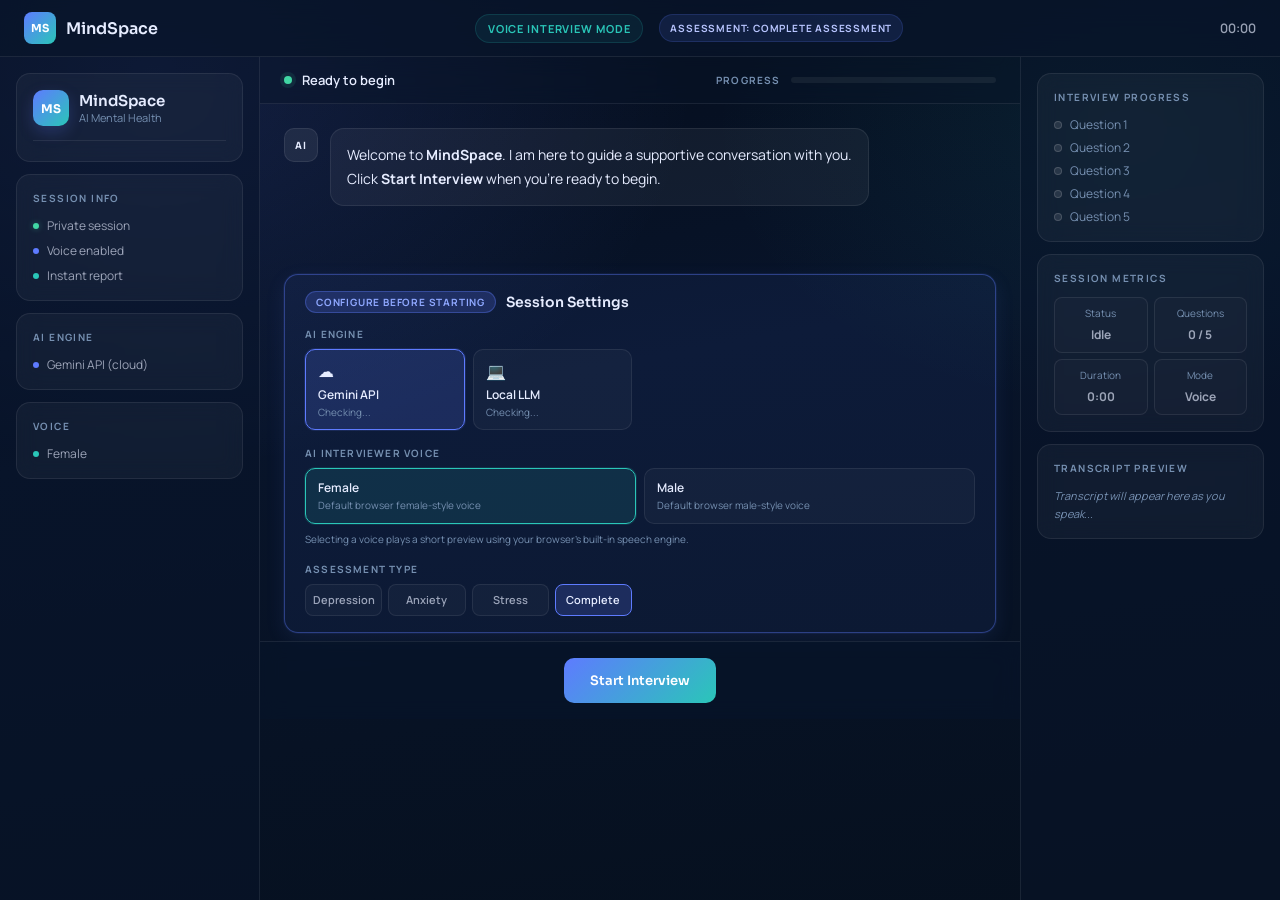
==== commit 82917223: "added tts options" ====
--- a/index.html
+++ b/index.html
@@ -209,6 +209,7 @@
             display: flex;
             flex-direction: column;
             overflow: hidden;
+            min-height: 0;
         }
 
         /* Chat header */
@@ -275,6 +276,7 @@
             max-width: 800px;
             width: 100%;
             margin: 0 auto;
+            min-height: 0;
         }
         .chat-container::-webkit-scrollbar { width: 5px; }
         .chat-container::-webkit-scrollbar-thumb { background: rgba(255,255,255,0.08); border-radius: 999px; }
@@ -970,7 +972,8 @@
             flex-direction: column;
             align-items: center;
             justify-content: center;
-            transform: rotate(90deg);
+            gap: 6px;
+            text-align: center;
         }
         .pie-score-value {
             font-family: 'Sora', sans-serif;
@@ -983,7 +986,6 @@
             font-size: 11px;
             font-weight: 600;
             color: var(--text-dim);
-            margin-top: 4px;
             text-transform: uppercase;
             letter-spacing: 0.06em;
         }
@@ -1020,6 +1022,7 @@
             border: 1px solid rgba(94,123,255,0.4);
             background: rgba(94,123,255,0.07);
             box-shadow: 0 0 0 1px rgba(94,123,255,0.08), 0 6px 20px rgba(94,123,255,0.1);
+            flex-shrink: 0;
         }
         .pi-header {
             display: flex;
@@ -1058,6 +1061,9 @@
             text-transform: uppercase;
             color: #7690b1;
             margin-bottom: 8px;
+        }
+        .pi-section.full-width {
+            grid-column: 1 / -1;
         }
         .pi-llm-options {
             display: grid;
@@ -1121,10 +1127,55 @@
         }
         .pi-assess-card:hover { border-color: rgba(94,123,255,0.3); }
         .pi-assess-card.featured { border-color: rgba(42,198,184,0.25); }
+        .pi-voice-options {
+            display: grid;
+            grid-template-columns: repeat(2, 1fr);
+            gap: 8px;
+        }
+        .pi-voice-opt { position: relative; }
+        .pi-voice-opt input[type="radio"] { position: absolute; opacity: 0; width: 0; height: 0; }
+        .pi-voice-card {
+            display: flex;
+            flex-direction: column;
+            align-items: flex-start;
+            gap: 3px;
+            padding: 10px 12px;
+            border-radius: 10px;
+            border: 1px solid rgba(255,255,255,0.08);
+            background: rgba(255,255,255,0.03);
+            cursor: pointer;
+            transition: all 0.15s ease;
+        }
+        .pi-voice-name {
+            font-size: 12px;
+            font-weight: 600;
+            color: var(--text-main);
+        }
+        .pi-voice-desc {
+            font-size: 10px;
+            color: #7690b1;
+            line-height: 1.35;
+        }
+        .pi-voice-opt input[type="radio"]:checked + .pi-voice-card {
+            border-color: var(--accent-teal);
+            background: rgba(42,198,184,0.12);
+            box-shadow: 0 0 0 1px rgba(42,198,184,0.14);
+        }
+        .pi-voice-card:hover {
+            border-color: rgba(255,255,255,0.16);
+            background: rgba(255,255,255,0.05);
+        }
+        .pi-voice-note {
+            margin-top: 8px;
+            font-size: 10px;
+            color: #7690b1;
+            line-height: 1.4;
+        }
         @media (max-width: 700px) {
             .pi-grid { grid-template-columns: 1fr; }
             .pre-interview-panel { margin: 0 14px 8px; }
             .pi-assessment-options { grid-template-columns: repeat(2, 1fr); }
+            .pi-voice-options { grid-template-columns: 1fr; }
         }
 
         /* ── Responsive ──────────────────────────────────────── */
@@ -1144,6 +1195,20 @@
             .results-card { padding: 20px 16px; }
             .mic-button { width: 60px; height: 60px; font-size: 22px; }
             .primary-score-number { font-size: 36px; }
+        }
+        @media (max-height: 920px) {
+            .center-main {
+                overflow-y: auto;
+            }
+            .chat-container {
+                flex: 0 0 auto;
+                min-height: 170px;
+            }
+            .controls-bar {
+                position: sticky;
+                bottom: 0;
+                z-index: 5;
+            }
         }
     </style>
 </head>
@@ -1201,6 +1266,16 @@
                 <div class="session-info-item" id="llmEngineInfo">
                     <span class="info-dot blue"></span>
                     <span id="llmEngineLabel">Loading...</span>
+                </div>
+            </div>
+        </div>
+
+        <div class="sidebar-card" id="voiceInfoCard">
+            <div class="sidebar-card-title">Voice</div>
+            <div class="session-info-list">
+                <div class="session-info-item" id="voiceModeInfo">
+                    <span class="info-dot teal"></span>
+                    <span id="voiceModeLabel">Female</span>
                 </div>
             </div>
         </div>
@@ -1267,6 +1342,26 @@
                         </label>
                     </div>
                 </div>
+                <div class="pi-section full-width">
+                    <div class="pi-section-label">AI Interviewer Voice</div>
+                    <div class="pi-voice-options">
+                        <label class="pi-voice-opt">
+                            <input type="radio" name="interviewer_voice" value="female" checked>
+                            <span class="pi-voice-card">
+                                <span class="pi-voice-name">Female</span>
+                                <span class="pi-voice-desc">Default browser female-style voice</span>
+                            </span>
+                        </label>
+                        <label class="pi-voice-opt">
+                            <input type="radio" name="interviewer_voice" value="male">
+                            <span class="pi-voice-card">
+                                <span class="pi-voice-name">Male</span>
+                                <span class="pi-voice-desc">Default browser male-style voice</span>
+                            </span>
+                        </label>
+                    </div>
+                    <div class="pi-voice-note">Selecting a voice plays a short preview using your browser's built-in speech engine.</div>
+                </div>
                 <!-- Assessment Type -->
                 <div class="pi-section">
                     <div class="pi-section-label">Assessment Type</div>
@@ -1450,6 +1545,126 @@
 const resultsOverlay = document.getElementById('resultsOverlay');
 const assessmentBadge = document.getElementById('assessmentBadge');
 const SpeechRecognition = window.SpeechRecognition || window.webkitSpeechRecognition;
+let preferredTtsVoice = null;
+const INTERVIEWER_VOICE_PROFILES = {
+    female: {
+        label: 'Female',
+        rate: 0.82,
+        pitch: 1.08,
+        lang: 'en-US',
+        femaleBias: ['female', 'samantha', 'victoria', 'zira', 'hazel', 'susan', 'aria', 'jenny', 'maya', 'moira', 'karen', 'serena', 'sonia'],
+        maleBias: [],
+    },
+    male: {
+        label: 'Male',
+        rate: 0.84,
+        pitch: 0.82,
+        lang: 'en-US',
+        femaleBias: [],
+        maleBias: ['male', 'david', 'mark', 'james', 'alex', 'daniel', 'george', 'ryan', 'alan', 'thomas', 'aaron'],
+    },
+};
+
+function getSelectedInterviewerVoice() {
+    return document.querySelector('input[name="interviewer_voice"]:checked')?.value || 'female';
+}
+
+function getSelectedInterviewerProfile() {
+    return INTERVIEWER_VOICE_PROFILES[getSelectedInterviewerVoice()] || INTERVIEWER_VOICE_PROFILES.female;
+}
+
+function scoreTtsVoice(voice, profile = getSelectedInterviewerProfile()) {
+    const name = (voice.name || '').toLowerCase();
+    const lang = (voice.lang || '').toLowerCase();
+    const prefersMale = getSelectedInterviewerVoice() === 'male';
+    const femalePattern = /(female|woman|samantha|victoria|zira|hazel|susan|aria|jenny|maya|moira|karen|serena|sonia)/;
+    const malePattern = /(male|man|david|mark|james|alex|daniel|george|ryan|alan|thomas|aaron)/;
+    let score = 0;
+
+    if (lang.startsWith('en-in')) score += 70;
+    else if (lang.startsWith('en-gb')) score += 60;
+    else if (lang.startsWith('en-us')) score += 55;
+    else if (lang.startsWith('en')) score += 45;
+
+    if (voice.localService) score += 15;
+    if (voice.default) score += 8;
+
+    if (prefersMale) {
+        if (malePattern.test(name)) score += 40;
+        if (femalePattern.test(name)) score -= 25;
+    } else {
+        if (femalePattern.test(name)) score += 40;
+        if (malePattern.test(name)) score -= 25;
+    }
+
+    if (/(natural|neural|premium|enhanced|online)/.test(name)) score += 20;
+    if (/(google us english|microsoft david|microsoft mark)/.test(name)) score -= 8;
+    if (profile && Array.isArray(profile.femaleBias)) {
+        profile.femaleBias.forEach((token) => {
+            if (name.includes(token)) score += 12;
+        });
+    }
+    if (profile && Array.isArray(profile.maleBias)) {
+        profile.maleBias.forEach((token) => {
+            if (name.includes(token)) score += 12;
+        });
+    }
+
+    return score;
+}
+
+function resolvePreferredTtsVoice() {
+    if (!('speechSynthesis' in window)) return null;
+    const voices = window.speechSynthesis.getVoices();
+    if (!voices.length) return null;
+
+    const profile = getSelectedInterviewerProfile();
+    const sortedVoices = [...voices].sort((a, b) => scoreTtsVoice(b, profile) - scoreTtsVoice(a, profile));
+    preferredTtsVoice = sortedVoices[0] || null;
+    return preferredTtsVoice;
+}
+
+function stopCurrentTtsPlayback() {
+    if ('speechSynthesis' in window) {
+        window.speechSynthesis.cancel();
+    }
+}
+
+function speakWithBrowserTts(text) {
+    if (!('speechSynthesis' in window)) return;
+
+    const cleanText = text.replace(/<[^>]*>/g, '').trim();
+    if (!cleanText) return;
+
+    const synth = window.speechSynthesis;
+    stopCurrentTtsPlayback();
+
+    const utterance = new SpeechSynthesisUtterance(cleanText);
+    const voice = preferredTtsVoice || resolvePreferredTtsVoice();
+    const profile = getSelectedInterviewerProfile();
+    if (voice) {
+        utterance.voice = voice;
+        utterance.lang = voice.lang || profile.lang || 'en-US';
+    } else {
+        utterance.lang = profile.lang || 'en-US';
+    }
+
+    utterance.rate = profile.rate;
+    utterance.pitch = profile.pitch;
+    utterance.volume = 1;
+
+    synth.speak(utterance);
+}
+
+function speakAiText(text) {
+    speakWithBrowserTts(text);
+}
+
+function previewInterviewerVoice() {
+    const profile = getSelectedInterviewerProfile();
+    if (!profile) return;
+    speakAiText(`Hi, I am the ${profile.label} voice. I will guide your interview today.`);
+}
 
 /* ── Get selections from pre-interview panel ─────────────── */
 function getSelectedLLMMode() {
@@ -1553,11 +1768,7 @@
     chatContainer.appendChild(d);
     chatContainer.scrollTop = chatContainer.scrollHeight;
     updateTranscriptPreview(text.replace(/<[^>]*>/g, ''), !isAI);
-    if (isAI && 'speechSynthesis' in window) {
-        speechSynthesis.cancel();
-        const u = new SpeechSynthesisUtterance(text.replace(/<[^>]*>/g, ''));
-        u.rate = 0.95; u.pitch = 1; speechSynthesis.speak(u);
-    }
+    if (isAI) speakAiText(text);
 }
 function showLoadingBar(text) { document.getElementById('loadingBarText').textContent = text; document.getElementById('loadingBar').classList.add('active'); }
 function hideLoadingBar() { document.getElementById('loadingBar').classList.remove('active'); }
@@ -1598,10 +1809,14 @@
 function displayLLMInfo() {
     const mode = getSelectedLLMMode();
     const label = document.getElementById('llmEngineLabel');
+    const voiceLabel = document.getElementById('voiceModeLabel');
     if (mode === 'local') {
         label.textContent = 'Local LLM (on-device)';
     } else {
         label.textContent = 'Gemini API (cloud)';
+    }
+    if (voiceLabel) {
+        voiceLabel.textContent = getSelectedInterviewerProfile().label;
     }
 }
 
@@ -1611,6 +1826,28 @@
     radios.forEach(radio => {
         radio.addEventListener('change', () => {
             displayLLMInfo();
+        });
+    });
+}
+
+function attachAssessmentModeListeners() {
+    const radios = document.querySelectorAll('input[name="assessment_type"]');
+    radios.forEach((radio) => {
+        radio.addEventListener('change', () => {
+            updateAssessmentBadge(getSelectedAssessmentType());
+        });
+    });
+}
+
+function attachVoiceModeListeners() {
+    const radios = document.querySelectorAll('input[name="interviewer_voice"]');
+    radios.forEach((radio) => {
+        radio.addEventListener('change', () => {
+            preferredTtsVoice = null;
+            resolvePreferredTtsVoice();
+            stopCurrentTtsPlayback();
+            displayLLMInfo();
+            previewInterviewerVoice();
         });
     });
 }
@@ -2028,11 +2265,19 @@
 
 /* ── Init ──────────────────────────────────────────────────── */
 window.onload = () => {
+    if ('speechSynthesis' in window) {
+        resolvePreferredTtsVoice();
+        window.speechSynthesis.onvoiceschanged = () => {
+            resolvePreferredTtsVoice();
+        };
+    }
     initializeAccordions();
     updateAssessmentBadge('all');
     checkSetupStatus();
     displayLLMInfo();
     attachLLMModeListeners();
+    attachAssessmentModeListeners();
+    attachVoiceModeListeners();
     if (!navigator.mediaDevices || !navigator.mediaDevices.getUserMedia) {
         addMessage('Your browser does not support audio recording. Please use Chrome, Firefox, or Edge.', true);
         startBtn.disabled = true;
